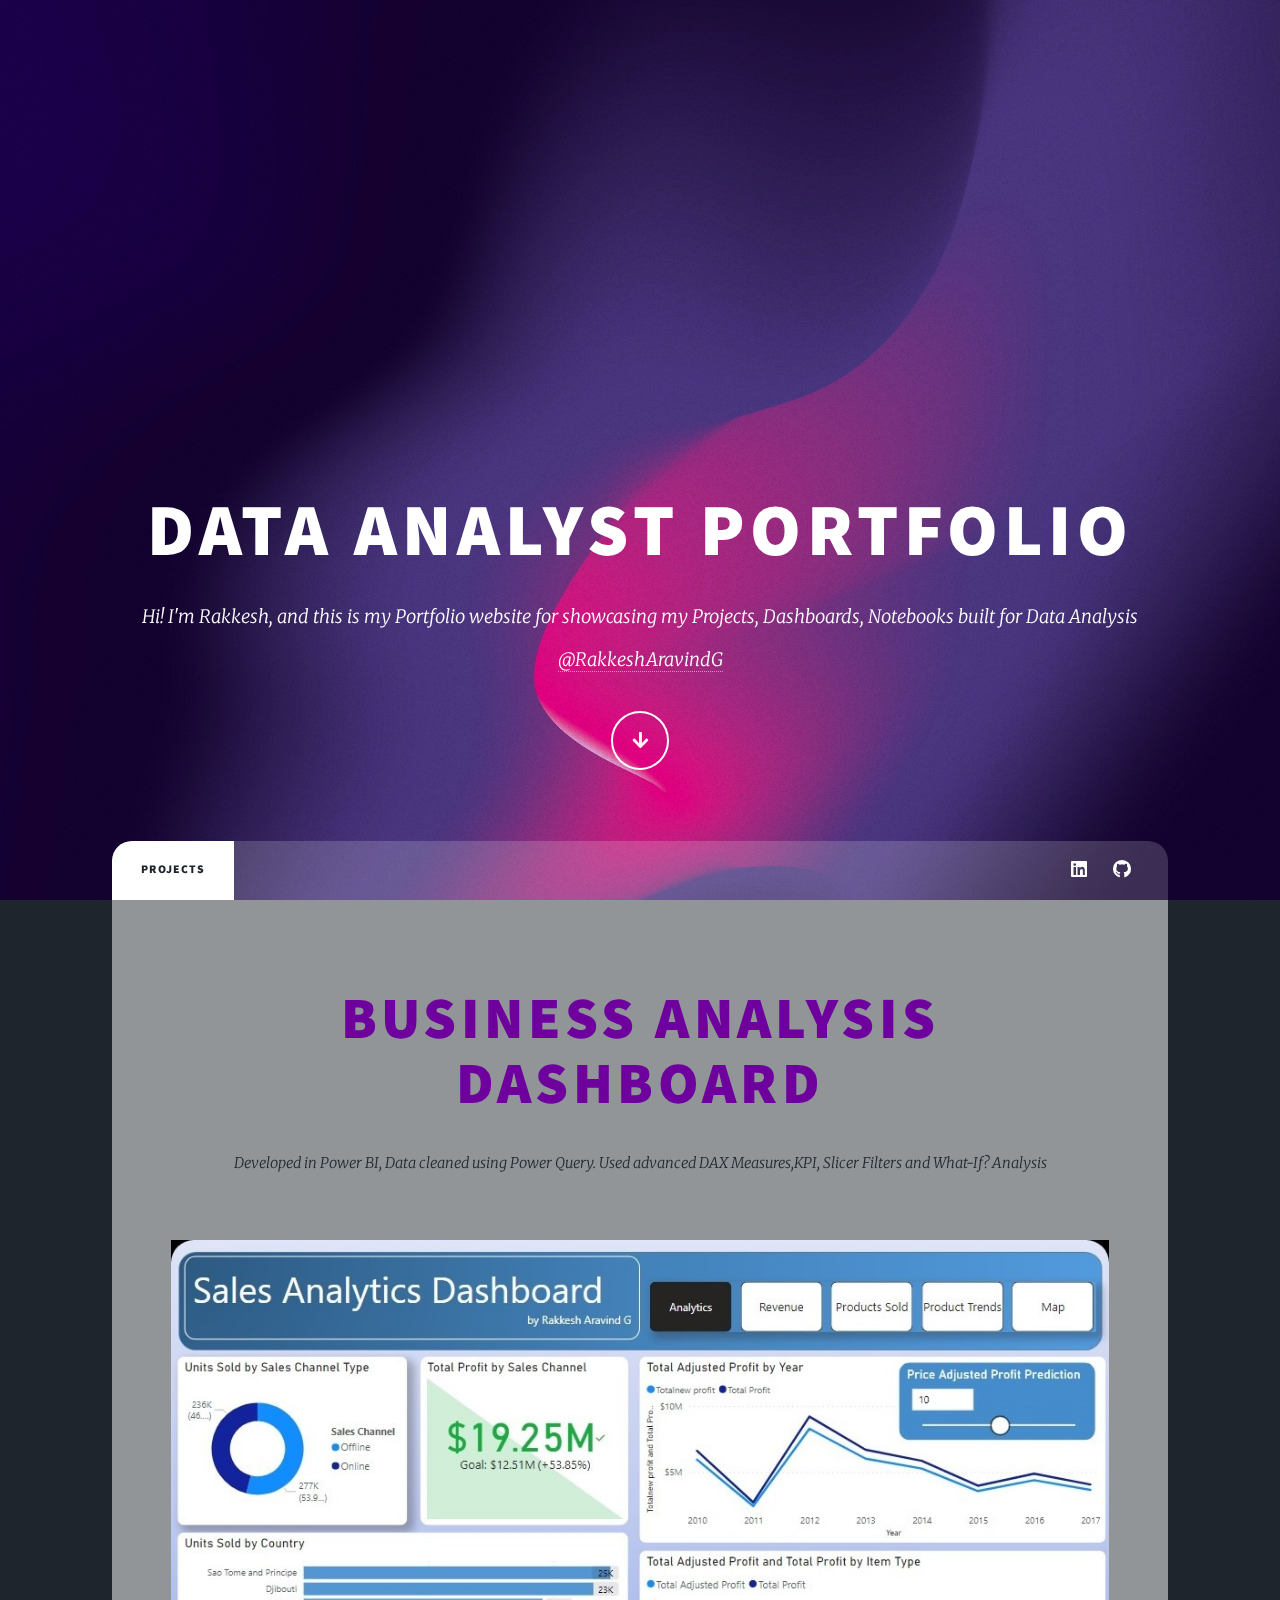
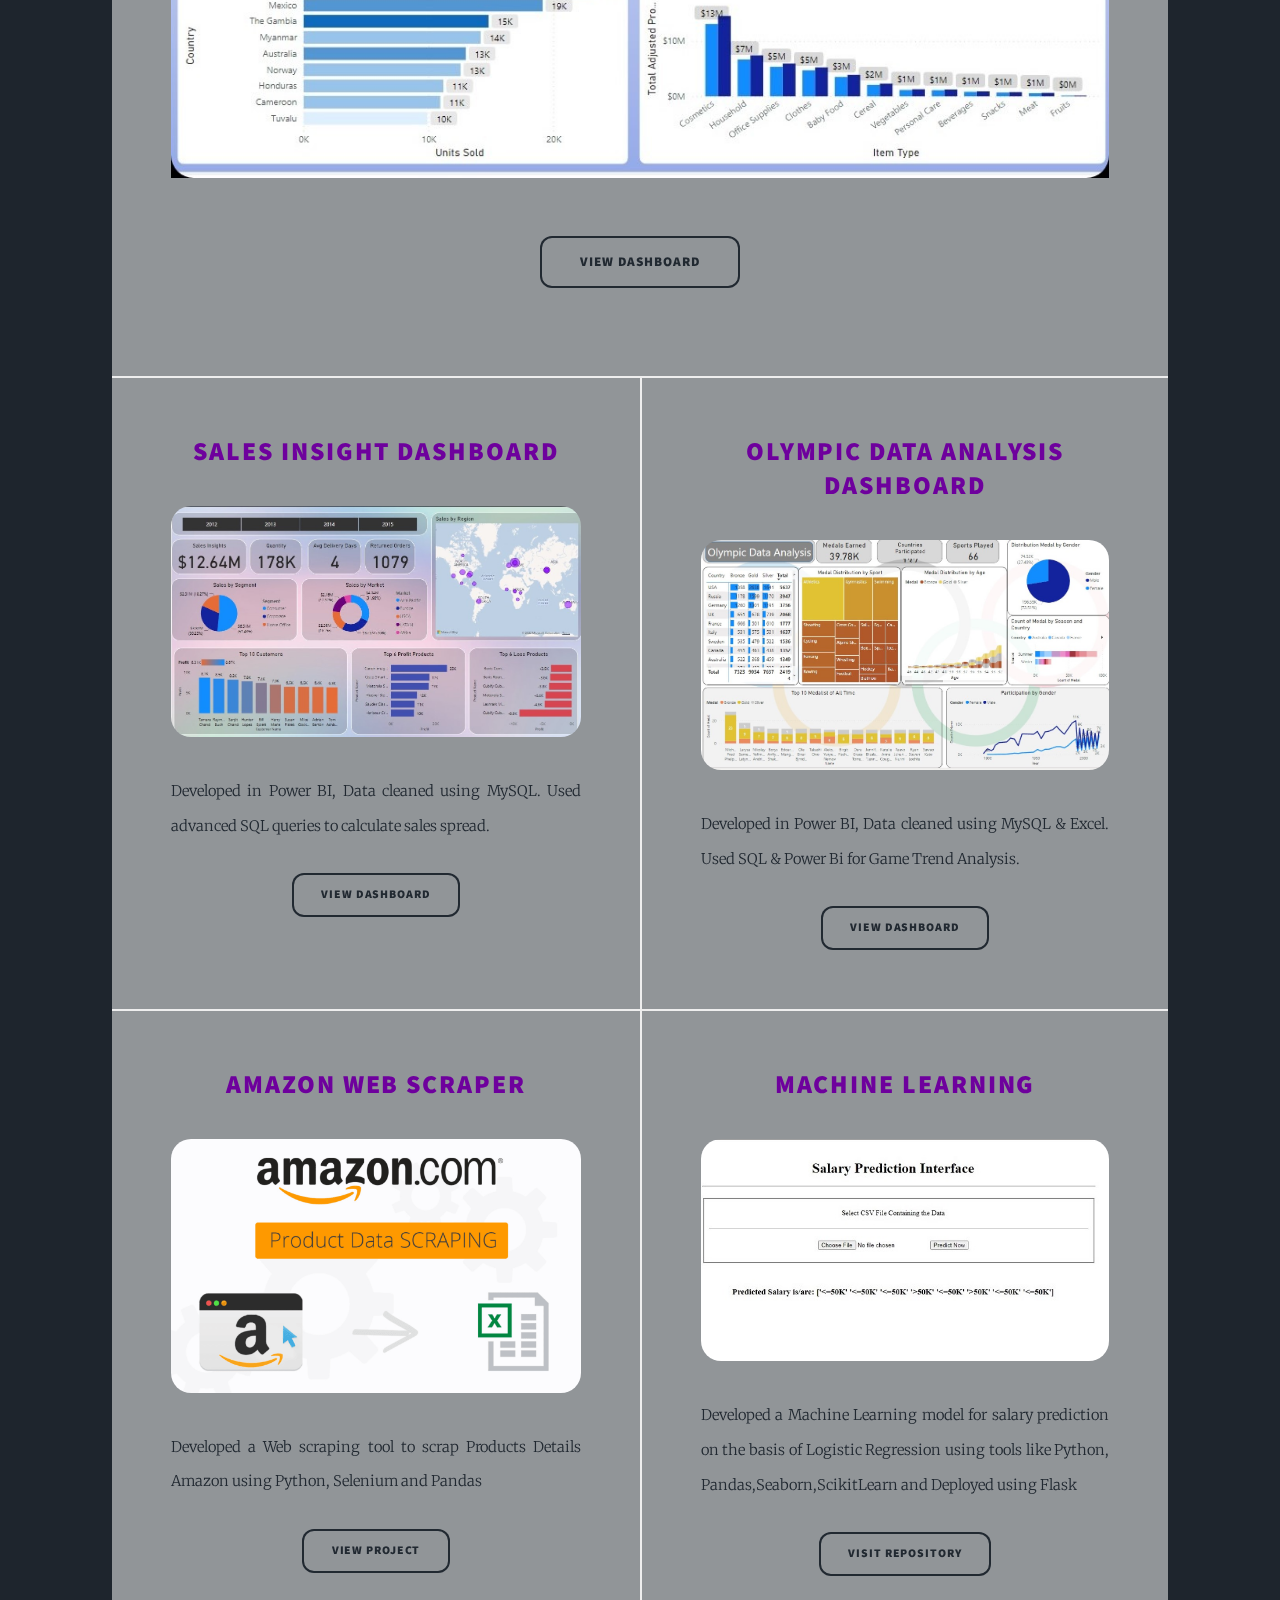
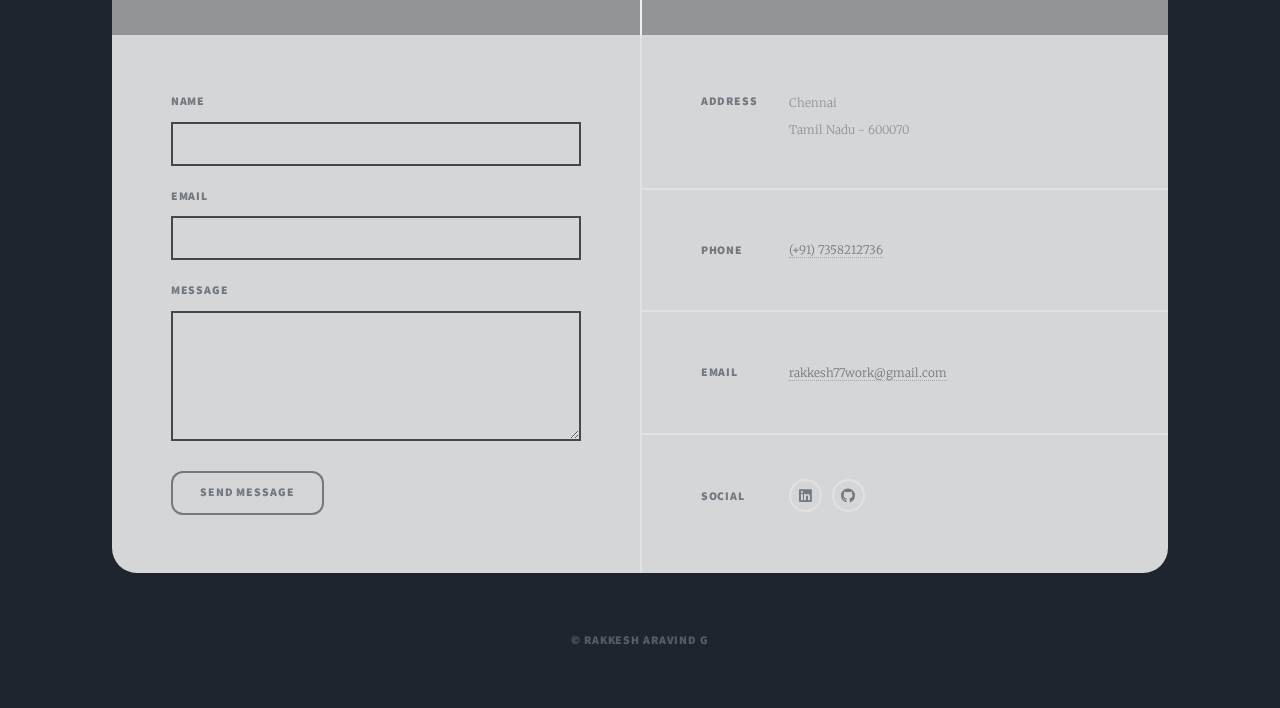
==== index.html @ 334500a7 "Add files via upload" ====
<!DOCTYPE HTML>
<!--

-->
<html>
	<head>
		<title>Data Analyst Portfolio</title>
		<meta charset="utf-8" />
		<meta name="viewport" content="width=device-width, initial-scale=1, user-scalable=no" />
		<link rel="stylesheet" href="assets/css/main.css" />
		<noscript><link rel="stylesheet" href="assets/css/noscript.css" /></noscript>
	</head>
	<body class="is-preload">

		<!-- Wrapper -->
			<div id="wrapper" class="fade-in">

				<!-- Intro -->
					<div id="intro">
						<h1><br />Data Analyst Portfolio</h1>
						<p>Hi! I'm Rakkesh, and this is my Portfolio website for showcasing my Projects, Dashboards, Notebooks built for Data Analysis
							<a href="https://www.linkedin.com/in/rakkesh-aravind-g-20b0551b1/">@RakkeshAravindG</a> 
						<ul class="actions">
							<li><a href="#header" class="button icon solid solo fa-arrow-down scrolly">Continue</a></li>
						</ul>
					</div>

				<!-- Header -->
					<header id="header">
						<a href="index.html" class="logo">Projects</a>
					</header>

				<!-- Nav -->
					<nav id="nav">
						<ul class="links">
							<li class="active"><a href="index.html">Projects</a></li>
						</ul>
						<ul class="icons">
							<li><a href="https://www.linkedin.com/in/rakkesh-aravind-g-20b0551b1/" class="icon brands fa-linkedin"><span class="label">linkedin</span></a></li>
							<li><a href="https://github.com/rawkeyJ" class="icon brands fa-github"><span class="label">GitHub</span></a></li>
						</ul>
					</nav>

				<!-- Main -->
					<div id="main">

						<!-- Featured Post -->
							<article class="post featured">
								<header class="major">
									<h2><a href="https://bit.ly/3v7XSdZ">Business Analysis Dashboard<br/></a></h2>
									<p>Developed in Power BI, Data cleaned using Power Query.
									Used advanced DAX Measures,KPI, Slicer Filters and What-If? Analysis</p>
								</header>
								<a href="#" class="image main"><img src="images/pic01.jpg" alt="" /></a>
								<ul class="actions special">
									<li><a href="https://bit.ly/3v7XSdZ" class="button large">View Dashboard</a></li>
								</ul>
							</article>

						<!-- Posts -->
							<section class="posts">
								<article>
									<header>
										<h2><a href="https://bit.ly/3v7XSd">Sales Insight Dashboard<br /></a></h2>
									</header>
									<a href="#" class="image fit"><img src="images/pic02.jpg" alt="" /></a>
									<p>Developed in Power BI, Data cleaned using MySQL. Used advanced SQL queries to calculate sales spread.</p>
									<ul class="actions special">
										<li><a href="https://bit.ly/3v7XSdZ" class="button">View Dashboard</a></li>
									</ul>
								</article>
								<article>
									<header>
										<h2><a href="https://bit.ly/3j3kBT6">Olympic Data Analysis Dashboard<br /></a></h2>
									</header>
									<a href="#" class="image fit"><img src="images/pic03.jpg" alt="" /></a>
									<p>Developed in Power BI, Data cleaned using MySQL & Excel. Used SQL & Power Bi for Game Trend Analysis.</p>
									<ul class="actions special">
										<li><a href="https://bit.ly/3j3kBT6" class="button">View Dashboard</a></li>
									</ul>
								</article>
								<article>
									<header>
										<h2><a href="https://github.com/rawkeyJ/Advanced-Amazon-Web-Scraper">Amazon Web Scraper<br /></a></h2>
									</header>
									<a href="#" class="image fit"><img src="images/pic04.jpg" alt="" /></a>
									<p>Developed a Web scraping tool to scrap Products Details Amazon using Python, Selenium and Pandas </p>
									<ul class="actions special">
										<li><a href="https://github.com/rawkeyJ/Advanced-Amazon-Web-Scraper" class="button">View Project</a></li>
									</ul>
								</article>
								<article>
									<header>
										<h2><a href="https://github.com/rawkeyJ/Salary-PredictionML">Machine Learning <br /></a></h2>
									</header>
									<a href="#" class="image fit"><img src="images/pic05.jpg" alt="" /></a>
									<p>Developed a Machine Learning model for salary prediction on the basis of 
										Logistic Regression using tools like Python, Pandas,Seaborn,ScikitLearn and Deployed using Flask</p>
									<ul class="actions special">
										<li><a href="https://github.com/rawkeyJ/Salary-PredictionML" class="button">Visit Repository</a></li>
									</ul>
								</article>
							</section>

					</div>

				<!-- Footer -->
					<footer id="footer">
						<section>
							<form method="post" action="#">
								<div class="fields">
									<div class="field">
										<label for="name">Name</label>
										<input type="text" name="name" id="name" />
									</div>
									<div class="field">
										<label for="email">Email</label>
										<input type="text" name="email" id="email" />
									</div>
									<div class="field">
										<label for="message">Message</label>
										<textarea name="message" id="message" rows="3"></textarea>
									</div>
								</div>
								<ul class="actions">
									<li><input type="submit" value="Send Message" /></li>
								</ul>
							</form>
						</section>
						<section class="split contact">
							<section class="alt">
								<h3>Address</h3>
								<p>Chennai<br />
								Tamil Nadu - 600070</p>
							</section>
							<section>
								<h3>Phone</h3>
								<p><a href="#">(+91) 7358212736</a></p>
							</section>
							<section>
								<h3>Email</h3>
								<p><a href="#">rakkesh77work@gmail.com</a></p>
							</section>
							<section>
								<h3>Social</h3>
								<ul class="icons alt">
									<li><a href="https://www.linkedin.com/in/rakkesh-aravind-g-20b0551b1/" class="icon brands fa-linkedin"><span class="label">linkedin</span></a></li>
									<li><a href="https://github.com/rawkeyJ" class="icon brands fa-github"><span class="label">GitHub</span></a></li>
								</ul>
							</section>
						</section>
					</footer>

				<!-- Copyright -->
					<div id="copyright">
						<ul><li>&copy; Rakkesh Aravind G</li>
					</div>

			</div>

		<!-- Scripts -->
			<script src="assets/js/jquery.min.js"></script>
			<script src="assets/js/jquery.scrollex.min.js"></script>
			<script src="assets/js/jquery.scrolly.min.js"></script>
			<script src="assets/js/browser.min.js"></script>
			<script src="assets/js/breakpoints.min.js"></script>
			<script src="assets/js/util.js"></script>
			<script src="assets/js/main.js"></script>

	</body>
</html>
---- assets/css/main.css ----
@import url(fontawesome-all.min.css);
@import url("https://fonts.googleapis.com/css?family=Merriweather:300,700,300italic,700italic|Source+Sans+Pro:900");

/*
	Massively by HTML5 UP
	html5up.net | @ajlkn
	Free for personal and commercial use under the CCA 3.0 license (html5up.net/license)
*/

html, body, div, span, applet, object,
iframe, h1, h2, h3, h4, h5, h6, p, blockquote,
pre, a, abbr, acronym, address, big, cite,
code, del, dfn, em, img, ins, kbd, q, s, samp,
small, strike, strong, sub, sup, tt, var, b,
u, i, center, dl, dt, dd, ol, ul, li, fieldset,
form, label, legend, table, caption, tbody,
tfoot, thead, tr, th, td, article, aside,
canvas, details, embed, figure, figcaption,
footer, header, hgroup, menu, nav, output, ruby,
section, summary, time, mark, audio, video {
	margin: 0;
	padding: 0;
	border: 0;
	font-size: 100%;
	font: inherit;
	vertical-align: baseline;}

article, aside, details, figcaption, figure,
footer, header, hgroup, menu, nav, section {
	display: block;}

body {
	line-height: 1;
}

ol, ul {
	list-style: none;
}

blockquote, q {
	quotes: none;
}

	blockquote:before, blockquote:after, q:before, q:after {
		content: '';
		content: none;
	}

table {
	border-collapse: collapse;
	border-spacing: 0;
}

body {
	-webkit-text-size-adjust: none;
}

mark {
	background-color: transparent;
	color: inherit;
}

input::-moz-focus-inner {
	border: 0;
	padding: 0;
}

input, select, textarea {
	-moz-appearance: none;
	-webkit-appearance: none;
	-ms-appearance: none;
	appearance: none;
}

/* Basic */

	@-ms-viewport {
		width: device-width;
	}

	body {
		-ms-overflow-style: scrollbar;
	}

	@media screen and (max-width: 480px) {

		html, body {
			min-width: 320px;
		}

	}

	html {
		box-sizing: border-box;
	}

	*, *:before, *:after {
		box-sizing: inherit;
	}

	body {
		background-color: #1e252d;
	}

		body.is-preload *, body.is-preload *:before, body.is-preload *:after {
			-moz-animation: none !important;
			-webkit-animation: none !important;
			-ms-animation: none !important;
			animation: none !important;
			-moz-transition: none !important;
			-webkit-transition: none !important;
			-ms-transition: none !important;
			transition: none !important;
		}

/* Type */

	html {
		font-size: 16pt;
	}

		@media screen and (max-width: 1680px) {

			html {
				font-size: 12pt;
			}

		}

		@media screen and (max-width: 1280px) {

			html {
				font-size: 11pt;
			}

		}

		@media screen and (max-width: 360px) {

			html {
				font-size: 10pt;
			}

		}

	body {
		color: #212931;
	}

	body, input, select, textarea {
		font-family: "Merriweather", Georgia, serif;
		font-weight: 300;
		font-size: 1rem;
		line-height: 2.375;
	}

	a {
		-moz-transition: color 0.2s ease-in-out, background-color 0.2s ease-in-out, border-color 0.2s ease-in-out, box-shadow 0.2s ease-in-out;
		-webkit-transition: color 0.2s ease-in-out, background-color 0.2s ease-in-out, border-color 0.2s ease-in-out, box-shadow 0.2s ease-in-out;
		-ms-transition: color 0.2s ease-in-out, background-color 0.2s ease-in-out, border-color 0.2s ease-in-out, box-shadow 0.2s ease-in-out;
		transition: color 0.2s ease-in-out, background-color 0.2s ease-in-out, border-color 0.2s ease-in-out, box-shadow 0.2s ease-in-out;
		border-bottom: dotted 1px;
		text-decoration: none;
	}

		a:hover {
			border-bottom-color: transparent;
		}

	strong, b {
		font-weight: 600;
	}

	em, i {
		font-style: italic;
	}

	p {
		text-align: justify;
		margin: 0 0 2rem 0;
	}

	h1, h2, h3, h4, h5, h6 {
		font-family: "Source Sans Pro", Helvetica, sans-serif;
		font-weight: 900;
		line-height: 1.5;
		letter-spacing: 0.075em;
		text-transform: uppercase;
		margin: 0 0 1rem 0;
	}

		h1 a, h2 a, h3 a, h4 a, h5 a, h6 a {
			border-bottom: 0;
			color: inherit;
			text-decoration: none;
		}

	h1 {
		font-size: 4rem;
		line-height: 1.1;
		margin: 0 0 2rem 0;
	}

	h2 {
		font-size: 1.75rem;
		line-height: 1.3;
		margin: 0 0 1.5rem 0;
	}

	h3 {
		font-size: 1.25rem;
		margin: 0 0 1.5rem 0;
	}

	h4 {
		font-size: 1rem;
	}

	h5 {
		font-size: 0.9rem;
	}

	h6 {
		font-size: 0.8rem;
	}

	sub {
		font-size: 0.8rem;
		position: relative;
		top: 0.5rem;
	}

	sup {
		font-size: 0.8rem;
		position: relative;
		top: -0.5rem;
	}

	blockquote {
		border-left: solid 4px;
		font-style: italic;
		margin: 0 0 2rem 0;
		padding: 0.5rem 0 0.5rem 2rem;
	}

	code {
		border: solid 2px;
		font-family: "Courier New", monospace;
		font-size: 0.9rem;
		margin: 0 0.25rem;
		padding: 0.25rem 0.65rem;
	}

	pre {
		-webkit-overflow-scrolling: touch;
		font-family: "Courier New", monospace;
		font-size: 0.9rem;
		margin: 0 0 2rem 0;
	}

		pre code {
			display: block;
			line-height: 1.75;
			padding: 1rem 1.5rem;
			overflow-x: auto;
		}

	hr {
		border: 0;
		border-bottom: solid 2px;
		margin: 3rem 0;
	}

		hr.major {
			margin: 5rem 0;
		}

	.align-left {
		text-align: left;
	}

	.align-center {
		text-align: center;
	}

	.align-right {
		text-align: right;
	}

	input, select, textarea {
		color: #212931;
	}

	a {
		color: #212931;
		border-bottom-color: rgba(33, 41, 49, 0.5);
	}

		a:hover {
			border-bottom-color: transparent;
			color: #ab058a !important;
		}

	strong, b {
		color: #212931;
	}

	h1, h2, h3, h4, h5, h6 {
		color: #6e009d;
	}

	blockquote {
		border-left-color: #eeeeee;
	}

	code {
		background: rgba(220, 220, 220, 0.25);
		border-color: #eeeeee;
	}

	hr {
		border-bottom-color: #eeeeee;
	}

/* Row */

	.row {
		display: flex;
		flex-wrap: wrap;
		box-sizing: border-box;
		align-items: stretch;
	}

		.row > * {
			box-sizing: border-box;
		}

		.row.gtr-uniform > * > :last-child {
			margin-bottom: 0;
		}

		.row.aln-left {
			justify-content: flex-start;
		}

		.row.aln-center {
			justify-content: center;
		}

		.row.aln-right {
			justify-content: flex-end;
		}

		.row.aln-top {
			align-items: flex-start;
		}

		.row.aln-middle {
			align-items: center;
		}

		.row.aln-bottom {
			align-items: flex-end;
		}

		.row > .imp {
			order: -1;
		}

		.row > .col-1 {
			width: 8.33333%;
		}

		.row > .off-1 {
			margin-left: 8.33333%;
		}

		.row > .col-2 {
			width: 16.66667%;
		}

		.row > .off-2 {
			margin-left: 16.66667%;
		}

		.row > .col-3 {
			width: 25%;
		}

		.row > .off-3 {
			margin-left: 25%;
		}

		.row > .col-4 {
			width: 33.33333%;
		}

		.row > .off-4 {
			margin-left: 33.33333%;
		}

		.row > .col-5 {
			width: 41.66667%;
		}

		.row > .off-5 {
			margin-left: 41.66667%;
		}

		.row > .col-6 {
			width: 50%;
		}

		.row > .off-6 {
			margin-left: 50%;
		}

		.row > .col-7 {
			width: 58.33333%;
		}

		.row > .off-7 {
			margin-left: 58.33333%;
		}

		.row > .col-8 {
			width: 66.66667%;
		}

		.row > .off-8 {
			margin-left: 66.66667%;
		}

		.row > .col-9 {
			width: 75%;
		}

		.row > .off-9 {
			margin-left: 75%;
		}

		.row > .col-10 {
			width: 83.33333%;
		}

		.row > .off-10 {
			margin-left: 83.33333%;
		}

		.row > .col-11 {
			width: 91.66667%;
		}

		.row > .off-11 {
			margin-left: 91.66667%;
		}

		.row > .col-12 {
			width: 100%;
		}

		.row > .off-12 {
			margin-left: 100%;
		}

		.row.gtr-0 {
			margin-top: 0;
			margin-left: 0rem;
		}

			.row.gtr-0 > * {
				padding: 0 0 0 0rem;
			}

			.row.gtr-0.gtr-uniform {
				margin-top: 0rem;
			}

				.row.gtr-0.gtr-uniform > * {
					padding-top: 0rem;
				}

		.row.gtr-25 {
			margin-top: 0;
			margin-left: -0.375rem;
		}

			.row.gtr-25 > * {
				padding: 0 0 0 0.375rem;
			}

			.row.gtr-25.gtr-uniform {
				margin-top: -0.375rem;
			}

				.row.gtr-25.gtr-uniform > * {
					padding-top: 0.375rem;
				}

		.row.gtr-50 {
			margin-top: 0;
			margin-left: -0.75rem;
		}

			.row.gtr-50 > * {
				padding: 0 0 0 0.75rem;
			}

			.row.gtr-50.gtr-uniform {
				margin-top: -0.75rem;
			}

				.row.gtr-50.gtr-uniform > * {
					padding-top: 0.75rem;
				}

		.row {
			margin-top: 0;
			margin-left: -1.5rem;
		}

			.row > * {
				padding: 0 0 0 1.5rem;
			}

			.row.gtr-uniform {
				margin-top: -1.5rem;
			}

				.row.gtr-uniform > * {
					padding-top: 1.5rem;
				}

		.row.gtr-150 {
			margin-top: 0;
			margin-left: -2.25rem;
		}

			.row.gtr-150 > * {
				padding: 0 0 0 2.25rem;
			}

			.row.gtr-150.gtr-uniform {
				margin-top: -2.25rem;
			}

				.row.gtr-150.gtr-uniform > * {
					padding-top: 2.25rem;
				}

		.row.gtr-200 {
			margin-top: 0;
			margin-left: -3rem;
		}

			.row.gtr-200 > * {
				padding: 0 0 0 3rem;
			}

			.row.gtr-200.gtr-uniform {
				margin-top: -3rem;
			}

				.row.gtr-200.gtr-uniform > * {
					padding-top: 3rem;
				}

		@media screen and (max-width: 1680px) {

			.row {
				display: flex;
				flex-wrap: wrap;
				box-sizing: border-box;
				align-items: stretch;
			}

				.row > * {
					box-sizing: border-box;
				}

				.row.gtr-uniform > * > :last-child {
					margin-bottom: 0;
				}

				.row.aln-left {
					justify-content: flex-start;
				}

				.row.aln-center {
					justify-content: center;
				}

				.row.aln-right {
					justify-content: flex-end;
				}

				.row.aln-top {
					align-items: flex-start;
				}

				.row.aln-middle {
					align-items: center;
				}

				.row.aln-bottom {
					align-items: flex-end;
				}

				.row > .imp-xlarge {
					order: -1;
				}

				.row > .col-1-xlarge {
					width: 8.33333%;
				}

				.row > .off-1-xlarge {
					margin-left: 8.33333%;
				}

				.row > .col-2-xlarge {
					width: 16.66667%;
				}

				.row > .off-2-xlarge {
					margin-left: 16.66667%;
				}

				.row > .col-3-xlarge {
					width: 25%;
				}

				.row > .off-3-xlarge {
					margin-left: 25%;
				}

				.row > .col-4-xlarge {
					width: 33.33333%;
				}

				.row > .off-4-xlarge {
					margin-left: 33.33333%;
				}

				.row > .col-5-xlarge {
					width: 41.66667%;
				}

				.row > .off-5-xlarge {
					margin-left: 41.66667%;
				}

				.row > .col-6-xlarge {
					width: 50%;
				}

				.row > .off-6-xlarge {
					margin-left: 50%;
				}

				.row > .col-7-xlarge {
					width: 58.33333%;
				}

				.row > .off-7-xlarge {
					margin-left: 58.33333%;
				}

				.row > .col-8-xlarge {
					width: 66.66667%;
				}

				.row > .off-8-xlarge {
					margin-left: 66.66667%;
				}

				.row > .col-9-xlarge {
					width: 75%;
				}

				.row > .off-9-xlarge {
					margin-left: 75%;
				}

				.row > .col-10-xlarge {
					width: 83.33333%;
				}

				.row > .off-10-xlarge {
					margin-left: 83.33333%;
				}

				.row > .col-11-xlarge {
					width: 91.66667%;
				}

				.row > .off-11-xlarge {
					margin-left: 91.66667%;
				}

				.row > .col-12-xlarge {
					width: 100%;
				}

				.row > .off-12-xlarge {
					margin-left: 100%;
				}

				.row.gtr-0 {
					margin-top: 0;
					margin-left: 0rem;
				}

					.row.gtr-0 > * {
						padding: 0 0 0 0rem;
					}

					.row.gtr-0.gtr-uniform {
						margin-top: 0rem;
					}

						.row.gtr-0.gtr-uniform > * {
							padding-top: 0rem;
						}

				.row.gtr-25 {
					margin-top: 0;
					margin-left: -0.375rem;
				}

					.row.gtr-25 > * {
						padding: 0 0 0 0.375rem;
					}

					.row.gtr-25.gtr-uniform {
						margin-top: -0.375rem;
					}

						.row.gtr-25.gtr-uniform > * {
							padding-top: 0.375rem;
						}

				.row.gtr-50 {
					margin-top: 0;
					margin-left: -0.75rem;
				}

					.row.gtr-50 > * {
						padding: 0 0 0 0.75rem;
					}

					.row.gtr-50.gtr-uniform {
						margin-top: -0.75rem;
					}

						.row.gtr-50.gtr-uniform > * {
							padding-top: 0.75rem;
						}

				.row {
					margin-top: 0;
					margin-left: -1.5rem;
				}

					.row > * {
						padding: 0 0 0 1.5rem;
					}

					.row.gtr-uniform {
						margin-top: -1.5rem;
					}

						.row.gtr-uniform > * {
							padding-top: 1.5rem;
						}

				.row.gtr-150 {
					margin-top: 0;
					margin-left: -2.25rem;
				}

					.row.gtr-150 > * {
						padding: 0 0 0 2.25rem;
					}

					.row.gtr-150.gtr-uniform {
						margin-top: -2.25rem;
					}

						.row.gtr-150.gtr-uniform > * {
							padding-top: 2.25rem;
						}

				.row.gtr-200 {
					margin-top: 0;
					margin-left: -3rem;
				}

					.row.gtr-200 > * {
						padding: 0 0 0 3rem;
					}

					.row.gtr-200.gtr-uniform {
						margin-top: -3rem;
					}

						.row.gtr-200.gtr-uniform > * {
							padding-top: 3rem;
						}

		}

		@media screen and (max-width: 1280px) {

			.row {
				display: flex;
				flex-wrap: wrap;
				box-sizing: border-box;
				align-items: stretch;
			}

				.row > * {
					box-sizing: border-box;
				}

				.row.gtr-uniform > * > :last-child {
					margin-bottom: 0;
				}

				.row.aln-left {
					justify-content: flex-start;
				}

				.row.aln-center {
					justify-content: center;
				}

				.row.aln-right {
					justify-content: flex-end;
				}

				.row.aln-top {
					align-items: flex-start;
				}

				.row.aln-middle {
					align-items: center;
				}

				.row.aln-bottom {
					align-items: flex-end;
				}

				.row > .imp-large {
					order: -1;
				}

				.row > .col-1-large {
					width: 8.33333%;
				}

				.row > .off-1-large {
					margin-left: 8.33333%;
				}

				.row > .col-2-large {
					width: 16.66667%;
				}

				.row > .off-2-large {
					margin-left: 16.66667%;
				}

				.row > .col-3-large {
					width: 25%;
				}

				.row > .off-3-large {
					margin-left: 25%;
				}

				.row > .col-4-large {
					width: 33.33333%;
				}

				.row > .off-4-large {
					margin-left: 33.33333%;
				}

				.row > .col-5-large {
					width: 41.66667%;
				}

				.row > .off-5-large {
					margin-left: 41.66667%;
				}

				.row > .col-6-large {
					width: 50%;
				}

				.row > .off-6-large {
					margin-left: 50%;
				}

				.row > .col-7-large {
					width: 58.33333%;
				}

				.row > .off-7-large {
					margin-left: 58.33333%;
				}

				.row > .col-8-large {
					width: 66.66667%;
				}

				.row > .off-8-large {
					margin-left: 66.66667%;
				}

				.row > .col-9-large {
					width: 75%;
				}

				.row > .off-9-large {
					margin-left: 75%;
				}

				.row > .col-10-large {
					width: 83.33333%;
				}

				.row > .off-10-large {
					margin-left: 83.33333%;
				}

				.row > .col-11-large {
					width: 91.66667%;
				}

				.row > .off-11-large {
					margin-left: 91.66667%;
				}

				.row > .col-12-large {
					width: 100%;
				}

				.row > .off-12-large {
					margin-left: 100%;
				}

				.row.gtr-0 {
					margin-top: 0;
					margin-left: 0rem;
				}

					.row.gtr-0 > * {
						padding: 0 0 0 0rem;
					}

					.row.gtr-0.gtr-uniform {
						margin-top: 0rem;
					}

						.row.gtr-0.gtr-uniform > * {
							padding-top: 0rem;
						}

				.row.gtr-25 {
					margin-top: 0;
					margin-left: -0.375rem;
				}

					.row.gtr-25 > * {
						padding: 0 0 0 0.375rem;
					}

					.row.gtr-25.gtr-uniform {
						margin-top: -0.375rem;
					}

						.row.gtr-25.gtr-uniform > * {
							padding-top: 0.375rem;
						}

				.row.gtr-50 {
					margin-top: 0;
					margin-left: -0.75rem;
				}

					.row.gtr-50 > * {
						padding: 0 0 0 0.75rem;
					}

					.row.gtr-50.gtr-uniform {
						margin-top: -0.75rem;
					}

						.row.gtr-50.gtr-uniform > * {
							padding-top: 0.75rem;
						}

				.row {
					margin-top: 0;
					margin-left: -1.5rem;
				}

					.row > * {
						padding: 0 0 0 1.5rem;
					}

					.row.gtr-uniform {
						margin-top: -1.5rem;
					}

						.row.gtr-uniform > * {
							padding-top: 1.5rem;
						}

				.row.gtr-150 {
					margin-top: 0;
					margin-left: -2.25rem;
				}

					.row.gtr-150 > * {
						padding: 0 0 0 2.25rem;
					}

					.row.gtr-150.gtr-uniform {
						margin-top: -2.25rem;
					}

						.row.gtr-150.gtr-uniform > * {
							padding-top: 2.25rem;
						}

				.row.gtr-200 {
					margin-top: 0;
					margin-left: -3rem;
				}

					.row.gtr-200 > * {
						padding: 0 0 0 3rem;
					}

					.row.gtr-200.gtr-uniform {
						margin-top: -3rem;
					}

						.row.gtr-200.gtr-uniform > * {
							padding-top: 3rem;
						}

		}

		@media screen and (max-width: 980px) {

			.row {
				display: flex;
				flex-wrap: wrap;
				box-sizing: border-box;
				align-items: stretch;
			}

				.row > * {
					box-sizing: border-box;
				}

				.row.gtr-uniform > * > :last-child {
					margin-bottom: 0;
				}

				.row.aln-left {
					justify-content: flex-start;
				}

				.row.aln-center {
					justify-content: center;
				}

				.row.aln-right {
					justify-content: flex-end;
				}

				.row.aln-top {
					align-items: flex-start;
				}

				.row.aln-middle {
					align-items: center;
				}

				.row.aln-bottom {
					align-items: flex-end;
				}

				.row > .imp-medium {
					order: -1;
				}

				.row > .col-1-medium {
					width: 8.33333%;
				}

				.row > .off-1-medium {
					margin-left: 8.33333%;
				}

				.row > .col-2-medium {
					width: 16.66667%;
				}

				.row > .off-2-medium {
					margin-left: 16.66667%;
				}

				.row > .col-3-medium {
					width: 25%;
				}

				.row > .off-3-medium {
					margin-left: 25%;
				}

				.row > .col-4-medium {
					width: 33.33333%;
				}

				.row > .off-4-medium {
					margin-left: 33.33333%;
				}

				.row > .col-5-medium {
					width: 41.66667%;
				}

				.row > .off-5-medium {
					margin-left: 41.66667%;
				}

				.row > .col-6-medium {
					width: 50%;
				}

				.row > .off-6-medium {
					margin-left: 50%;
				}

				.row > .col-7-medium {
					width: 58.33333%;
				}

				.row > .off-7-medium {
					margin-left: 58.33333%;
				}

				.row > .col-8-medium {
					width: 66.66667%;
				}

				.row > .off-8-medium {
					margin-left: 66.66667%;
				}

				.row > .col-9-medium {
					width: 75%;
				}

				.row > .off-9-medium {
					margin-left: 75%;
				}

				.row > .col-10-medium {
					width: 83.33333%;
				}

				.row > .off-10-medium {
					margin-left: 83.33333%;
				}

				.row > .col-11-medium {
					width: 91.66667%;
				}

				.row > .off-11-medium {
					margin-left: 91.66667%;
				}

				.row > .col-12-medium {
					width: 100%;
				}

				.row > .off-12-medium {
					margin-left: 100%;
				}

				.row.gtr-0 {
					margin-top: 0;
					margin-left: 0rem;
				}

					.row.gtr-0 > * {
						padding: 0 0 0 0rem;
					}

					.row.gtr-0.gtr-uniform {
						margin-top: 0rem;
					}

						.row.gtr-0.gtr-uniform > * {
							padding-top: 0rem;
						}

				.row.gtr-25 {
					margin-top: 0;
					margin-left: -0.375rem;
				}

					.row.gtr-25 > * {
						padding: 0 0 0 0.375rem;
					}

					.row.gtr-25.gtr-uniform {
						margin-top: -0.375rem;
					}

						.row.gtr-25.gtr-uniform > * {
							padding-top: 0.375rem;
						}

				.row.gtr-50 {
					margin-top: 0;
					margin-left: -0.75rem;
				}

					.row.gtr-50 > * {
						padding: 0 0 0 0.75rem;
					}

					.row.gtr-50.gtr-uniform {
						margin-top: -0.75rem;
					}

						.row.gtr-50.gtr-uniform > * {
							padding-top: 0.75rem;
						}

				.row {
					margin-top: 0;
					margin-left: -1.5rem;
				}

					.row > * {
						padding: 0 0 0 1.5rem;
					}

					.row.gtr-uniform {
						margin-top: -1.5rem;
					}

						.row.gtr-uniform > * {
							padding-top: 1.5rem;
						}

				.row.gtr-150 {
					margin-top: 0;
					margin-left: -2.25rem;
				}

					.row.gtr-150 > * {
						padding: 0 0 0 2.25rem;
					}

					.row.gtr-150.gtr-uniform {
						margin-top: -2.25rem;
					}

						.row.gtr-150.gtr-uniform > * {
							padding-top: 2.25rem;
						}

				.row.gtr-200 {
					margin-top: 0;
					margin-left: -3rem;
				}

					.row.gtr-200 > * {
						padding: 0 0 0 3rem;
					}

					.row.gtr-200.gtr-uniform {
						margin-top: -3rem;
					}

						.row.gtr-200.gtr-uniform > * {
							padding-top: 3rem;
						}

		}

		@media screen and (max-width: 736px) {

			.row {
				display: flex;
				flex-wrap: wrap;
				box-sizing: border-box;
				align-items: stretch;
			}

				.row > * {
					box-sizing: border-box;
				}

				.row.gtr-uniform > * > :last-child {
					margin-bottom: 0;
				}

				.row.aln-left {
					justify-content: flex-start;
				}

				.row.aln-center {
					justify-content: center;
				}

				.row.aln-right {
					justify-content: flex-end;
				}

				.row.aln-top {
					align-items: flex-start;
				}

				.row.aln-middle {
					align-items: center;
				}

				.row.aln-bottom {
					align-items: flex-end;
				}

				.row > .imp-small {
					order: -1;
				}

				.row > .col-1-small {
					width: 8.33333%;
				}

				.row > .off-1-small {
					margin-left: 8.33333%;
				}

				.row > .col-2-small {
					width: 16.66667%;
				}

				.row > .off-2-small {
					margin-left: 16.66667%;
				}

				.row > .col-3-small {
					width: 25%;
				}

				.row > .off-3-small {
					margin-left: 25%;
				}

				.row > .col-4-small {
					width: 33.33333%;
				}

				.row > .off-4-small {
					margin-left: 33.33333%;
				}

				.row > .col-5-small {
					width: 41.66667%;
				}

				.row > .off-5-small {
					margin-left: 41.66667%;
				}

				.row > .col-6-small {
					width: 50%;
				}

				.row > .off-6-small {
					margin-left: 50%;
				}

				.row > .col-7-small {
					width: 58.33333%;
				}

				.row > .off-7-small {
					margin-left: 58.33333%;
				}

				.row > .col-8-small {
					width: 66.66667%;
				}

				.row > .off-8-small {
					margin-left: 66.66667%;
				}

				.row > .col-9-small {
					width: 75%;
				}

				.row > .off-9-small {
					margin-left: 75%;
				}

				.row > .col-10-small {
					width: 83.33333%;
				}

				.row > .off-10-small {
					margin-left: 83.33333%;
				}

				.row > .col-11-small {
					width: 91.66667%;
				}

				.row > .off-11-small {
					margin-left: 91.66667%;
				}

				.row > .col-12-small {
					width: 100%;
				}

				.row > .off-12-small {
					margin-left: 100%;
				}

				.row.gtr-0 {
					margin-top: 0;
					margin-left: 0rem;
				}

					.row.gtr-0 > * {
						padding: 0 0 0 0rem;
					}

					.row.gtr-0.gtr-uniform {
						margin-top: 0rem;
					}

						.row.gtr-0.gtr-uniform > * {
							padding-top: 0rem;
						}

				.row.gtr-25 {
					margin-top: 0;
					margin-left: -0.375rem;
				}

					.row.gtr-25 > * {
						padding: 0 0 0 0.375rem;
					}

					.row.gtr-25.gtr-uniform {
						margin-top: -0.375rem;
					}

						.row.gtr-25.gtr-uniform > * {
							padding-top: 0.375rem;
						}

				.row.gtr-50 {
					margin-top: 0;
					margin-left: -0.75rem;
				}

					.row.gtr-50 > * {
						padding: 0 0 0 0.75rem;
					}

					.row.gtr-50.gtr-uniform {
						margin-top: -0.75rem;
					}

						.row.gtr-50.gtr-uniform > * {
							padding-top: 0.75rem;
						}

				.row {
					margin-top: 0;
					margin-left: -1.5rem;
				}

					.row > * {
						padding: 0 0 0 1.5rem;
					}

					.row.gtr-uniform {
						margin-top: -1.5rem;
					}

						.row.gtr-uniform > * {
							padding-top: 1.5rem;
						}

				.row.gtr-150 {
					margin-top: 0;
					margin-left: -2.25rem;
				}

					.row.gtr-150 > * {
						padding: 0 0 0 2.25rem;
					}

					.row.gtr-150.gtr-uniform {
						margin-top: -2.25rem;
					}

						.row.gtr-150.gtr-uniform > * {
							padding-top: 2.25rem;
						}

				.row.gtr-200 {
					margin-top: 0;
					margin-left: -3rem;
				}

					.row.gtr-200 > * {
						padding: 0 0 0 3rem;
					}

					.row.gtr-200.gtr-uniform {
						margin-top: -3rem;
					}

						.row.gtr-200.gtr-uniform > * {
							padding-top: 3rem;
						}

		}

		@media screen and (max-width: 480px) {

			.row {
				display: flex;
				flex-wrap: wrap;
				box-sizing: border-box;
				align-items: stretch;
			}

				.row > * {
					box-sizing: border-box;
				}

				.row.gtr-uniform > * > :last-child {
					margin-bottom: 0;
				}

				.row.aln-left {
					justify-content: flex-start;
				}

				.row.aln-center {
					justify-content: center;
				}

				.row.aln-right {
					justify-content: flex-end;
				}

				.row.aln-top {
					align-items: flex-start;
				}

				.row.aln-middle {
					align-items: center;
				}

				.row.aln-bottom {
					align-items: flex-end;
				}

				.row > .imp-xsmall {
					order: -1;
				}

				.row > .col-1-xsmall {
					width: 8.33333%;
				}

				.row > .off-1-xsmall {
					margin-left: 8.33333%;
				}

				.row > .col-2-xsmall {
					width: 16.66667%;
				}

				.row > .off-2-xsmall {
					margin-left: 16.66667%;
				}

				.row > .col-3-xsmall {
					width: 25%;
				}

				.row > .off-3-xsmall {
					margin-left: 25%;
				}

				.row > .col-4-xsmall {
					width: 33.33333%;
				}

				.row > .off-4-xsmall {
					margin-left: 33.33333%;
				}

				.row > .col-5-xsmall {
					width: 41.66667%;
				}

				.row > .off-5-xsmall {
					margin-left: 41.66667%;
				}

				.row > .col-6-xsmall {
					width: 50%;
				}

				.row > .off-6-xsmall {
					margin-left: 50%;
				}

				.row > .col-7-xsmall {
					width: 58.33333%;
				}

				.row > .off-7-xsmall {
					margin-left: 58.33333%;
				}

				.row > .col-8-xsmall {
					width: 66.66667%;
				}

				.row > .off-8-xsmall {
					margin-left: 66.66667%;
				}

				.row > .col-9-xsmall {
					width: 75%;
				}

				.row > .off-9-xsmall {
					margin-left: 75%;
				}

				.row > .col-10-xsmall {
					width: 83.33333%;
				}

				.row > .off-10-xsmall {
					margin-left: 83.33333%;
				}

				.row > .col-11-xsmall {
					width: 91.66667%;
				}

				.row > .off-11-xsmall {
					margin-left: 91.66667%;
				}

				.row > .col-12-xsmall {
					width: 100%;
				}

				.row > .off-12-xsmall {
					margin-left: 100%;
				}

				.row.gtr-0 {
					margin-top: 0;
					margin-left: 0rem;
				}

					.row.gtr-0 > * {
						padding: 0 0 0 0rem;
					}

					.row.gtr-0.gtr-uniform {
						margin-top: 0rem;
					}

						.row.gtr-0.gtr-uniform > * {
							padding-top: 0rem;
						}

				.row.gtr-25 {
					margin-top: 0;
					margin-left: -0.375rem;
				}

					.row.gtr-25 > * {
						padding: 0 0 0 0.375rem;
					}

					.row.gtr-25.gtr-uniform {
						margin-top: -0.375rem;
					}

						.row.gtr-25.gtr-uniform > * {
							padding-top: 0.375rem;
						}

				.row.gtr-50 {
					margin-top: 0;
					margin-left: -0.75rem;
				}

					.row.gtr-50 > * {
						padding: 0 0 0 0.75rem;
					}

					.row.gtr-50.gtr-uniform {
						margin-top: -0.75rem;
					}

						.row.gtr-50.gtr-uniform > * {
							padding-top: 0.75rem;
						}

				.row {
					margin-top: 0;
					margin-left: -1.5rem;
				}

					.row > * {
						padding: 0 0 0 1.5rem;
					}

					.row.gtr-uniform {
						margin-top: -1.5rem;
					}

						.row.gtr-uniform > * {
							padding-top: 1.5rem;
						}

				.row.gtr-150 {
					margin-top: 0;
					margin-left: -2.25rem;
				}

					.row.gtr-150 > * {
						padding: 0 0 0 2.25rem;
					}

					.row.gtr-150.gtr-uniform {
						margin-top: -2.25rem;
					}

						.row.gtr-150.gtr-uniform > * {
							padding-top: 2.25rem;
						}

				.row.gtr-200 {
					margin-top: 0;
					margin-left: -3rem;
				}

					.row.gtr-200 > * {
						padding: 0 0 0 3rem;
					}

					.row.gtr-200.gtr-uniform {
						margin-top: -3rem;
					}

						.row.gtr-200.gtr-uniform > * {
							padding-top: 3rem;
						}

		}

		@media screen and (max-width: 360px) {

			.row {
				display: flex;
				flex-wrap: wrap;
				box-sizing: border-box;
				align-items: stretch;
			}

				.row > * {
					box-sizing: border-box;
				}

				.row.gtr-uniform > * > :last-child {
					margin-bottom: 0;
				}

				.row.aln-left {
					justify-content: flex-start;
				}

				.row.aln-center {
					justify-content: center;
				}

				.row.aln-right {
					justify-content: flex-end;
				}

				.row.aln-top {
					align-items: flex-start;
				}

				.row.aln-middle {
					align-items: center;
				}

				.row.aln-bottom {
					align-items: flex-end;
				}

				.row > .imp-xxsmall {
					order: -1;
				}

				.row > .col-1-xxsmall {
					width: 8.33333%;
				}

				.row > .off-1-xxsmall {
					margin-left: 8.33333%;
				}

				.row > .col-2-xxsmall {
					width: 16.66667%;
				}

				.row > .off-2-xxsmall {
					margin-left: 16.66667%;
				}

				.row > .col-3-xxsmall {
					width: 25%;
				}

				.row > .off-3-xxsmall {
					margin-left: 25%;
				}

				.row > .col-4-xxsmall {
					width: 33.33333%;
				}

				.row > .off-4-xxsmall {
					margin-left: 33.33333%;
				}

				.row > .col-5-xxsmall {
					width: 41.66667%;
				}

				.row > .off-5-xxsmall {
					margin-left: 41.66667%;
				}

				.row > .col-6-xxsmall {
					width: 50%;
				}

				.row > .off-6-xxsmall {
					margin-left: 50%;
				}

				.row > .col-7-xxsmall {
					width: 58.33333%;
				}

				.row > .off-7-xxsmall {
					margin-left: 58.33333%;
				}

				.row > .col-8-xxsmall {
					width: 66.66667%;
				}

				.row > .off-8-xxsmall {
					margin-left: 66.66667%;
				}

				.row > .col-9-xxsmall {
					width: 75%;
				}

				.row > .off-9-xxsmall {
					margin-left: 75%;
				}

				.row > .col-10-xxsmall {
					width: 83.33333%;
				}

				.row > .off-10-xxsmall {
					margin-left: 83.33333%;
				}

				.row > .col-11-xxsmall {
					width: 91.66667%;
				}

				.row > .off-11-xxsmall {
					margin-left: 91.66667%;
				}

				.row > .col-12-xxsmall {
					width: 100%;
				}

				.row > .off-12-xxsmall {
					margin-left: 100%;
				}

				.row.gtr-0 {
					margin-top: 0;
					margin-left: 0rem;
				}

					.row.gtr-0 > * {
						padding: 0 0 0 0rem;
					}

					.row.gtr-0.gtr-uniform {
						margin-top: 0rem;
					}

						.row.gtr-0.gtr-uniform > * {
							padding-top: 0rem;
						}

				.row.gtr-25 {
					margin-top: 0;
					margin-left: -0.375rem;
				}

					.row.gtr-25 > * {
						padding: 0 0 0 0.375rem;
					}

					.row.gtr-25.gtr-uniform {
						margin-top: -0.375rem;
					}

						.row.gtr-25.gtr-uniform > * {
							padding-top: 0.375rem;
						}

				.row.gtr-50 {
					margin-top: 0;
					margin-left: -0.75rem;
				}

					.row.gtr-50 > * {
						padding: 0 0 0 0.75rem;
					}

					.row.gtr-50.gtr-uniform {
						margin-top: -0.75rem;
					}

						.row.gtr-50.gtr-uniform > * {
							padding-top: 0.75rem;
						}

				.row {
					margin-top: 0;
					margin-left: -1.5rem;
				}

					.row > * {
						padding: 0 0 0 1.5rem;
					}

					.row.gtr-uniform {
						margin-top: -1.5rem;
					}

						.row.gtr-uniform > * {
							padding-top: 1.5rem;
						}

				.row.gtr-150 {
					margin-top: 0;
					margin-left: -2.25rem;
				}

					.row.gtr-150 > * {
						padding: 0 0 0 2.25rem;
					}

					.row.gtr-150.gtr-uniform {
						margin-top: -2.25rem;
					}

						.row.gtr-150.gtr-uniform > * {
							padding-top: 2.25rem;
						}

				.row.gtr-200 {
					margin-top: 0;
					margin-left: -3rem;
				}

					.row.gtr-200 > * {
						padding: 0 0 0 3rem;
					}

					.row.gtr-200.gtr-uniform {
						margin-top: -3rem;
					}

						.row.gtr-200.gtr-uniform > * {
							padding-top: 3rem;
						}

		}

/* Box */

	.box {
		border: solid 2px;
		margin-bottom: 2rem;
		padding: 1.5rem;
	}

		.box > :last-child,
		.box > :last-child > :last-child,
		.box > :last-child > :last-child > :last-child {
			margin-bottom: 0;
		}

		.box.alt {
			border: 0;
			border-radius: 0;
			padding: 0;
		}

	.box {
		border-color: #eeeeee;
	}

/* Button */

	input[type="submit"],
	input[type="reset"],
	input[type="button"],
	button,
	.button {
		-moz-appearance: none;
		-webkit-appearance: none;
		-ms-appearance: none;
		appearance: none;
		-moz-transition: background-color 0.2s ease-in-out, box-shadow 0.2s ease-in-out, color 0.2s ease-in-out;
		-webkit-transition: background-color 0.2s ease-in-out, box-shadow 0.2s ease-in-out, color 0.2s ease-in-out;
		-ms-transition: background-color 0.2s ease-in-out, box-shadow 0.2s ease-in-out, color 0.2s ease-in-out;
		transition: background-color 0.2s ease-in-out, box-shadow 0.2s ease-in-out, color 0.2s ease-in-out;
		border: 0;
		border-radius: 0;
		cursor: pointer;
		display: inline-block;
		font-family: "Source Sans Pro", Helvetica, sans-serif;
		font-size: 0.8rem;
		font-weight: 900;
		letter-spacing: 0.075em;
		height: 3rem;
		line-height: 3rem;
		padding: 0 2rem;
		text-align: center;
		text-decoration: none;
		text-transform: uppercase;
		white-space: nowrap;
		border-radius:12px 12px 12px 12px;
	}

		input[type="submit"].icon:before,
		input[type="reset"].icon:before,
		input[type="button"].icon:before,
		button.icon:before,
		.button.icon:before {
			margin-right: 0.5rem;
		}

		input[type="submit"].icon.solo,
		input[type="reset"].icon.solo,
		input[type="button"].icon.solo,
		button.icon.solo,
		.button.icon.solo {
			position: relative;
			width: 4rem;
			height: 4rem;
			line-height: 4rem;
			border-radius: 4rem;
			text-indent: 4rem;
			overflow: hidden;
			padding: 0;
			white-space: nowrap;
		}

			input[type="submit"].icon.solo:before,
			input[type="reset"].icon.solo:before,
			input[type="button"].icon.solo:before,
			button.icon.solo:before,
			.button.icon.solo:before {
				position: absolute;
				display: block;
				top: 0;
				left: 0;
				width: inherit;
				height: inherit;
				line-height: inherit;
				font-size: 1.25rem;
				margin-right: 0;
				text-align: center;
				text-indent: 0;
			}

		input[type="submit"].fit,
		input[type="reset"].fit,
		input[type="button"].fit,
		button.fit,
		.button.fit {
			width: 100%;
		}

		input[type="submit"].small,
		input[type="reset"].small,
		input[type="button"].small,
		button.small,
		.button.small {
			font-size: 0.7rem;
			height: 2.5rem;
			line-height: 2.5rem;
			padding: 0 1.5rem;
		}

		input[type="submit"].large,
		input[type="reset"].large,
		input[type="button"].large,
		button.large,
		.button.large {
			font-size: 0.9rem;
			height: 3.5rem;
			line-height: 3.5rem;
			padding: 0 2.75rem;
		}

		@media screen and (max-width: 980px) {

			input[type="submit"],
			input[type="reset"],
			input[type="button"],
			button,
			.button {
				font-size: 0.9rem;
				height: 3.25rem;
				line-height: 3.25rem;
			}

				input[type="submit"].large,
				input[type="reset"].large,
				input[type="button"].large,
				button.large,
				.button.large {
					font-size: 1rem;
					height: 3.75rem;
					line-height: 3.75rem;
				}

		}

		input[type="submit"].disabled, input[type="submit"]:disabled,
		input[type="reset"].disabled,
		input[type="reset"]:disabled,
		input[type="button"].disabled,
		input[type="button"]:disabled,
		button.disabled,
		button:disabled,
		.button.disabled,
		.button:disabled {
			pointer-events: none;
			opacity: 0.25;
		}

	input[type="submit"],
	input[type="reset"],
	input[type="button"],
	button,
	.button {
		background-color: transparent;
		box-shadow: inset 0 0 0 2px #212931;
		color: #212931 !important;
	}

		input[type="submit"]:hover,
		input[type="reset"]:hover,
		input[type="button"]:hover,
		button:hover,
		.button:hover {
			box-shadow: inset 0 0 0 2px #ab058a;
			color: #ab058a !important;
		}

		input[type="submit"].primary,
		input[type="reset"].primary,
		input[type="button"].primary,
		button.primary,
		.button.primary {
			background-color: #212931;
			box-shadow: none;
			color: #ffffff !important;
		}

			input[type="submit"].primary:hover,
			input[type="reset"].primary:hover,
			input[type="button"].primary:hover,
			button.primary:hover,
			.button.primary:hover {
				background-color: #18bfef;
			}

/* Form */

	form {
		margin: 0 0 2rem 0;
	}

		form > :last-child {
			margin-bottom: 0;
		}

		form > .fields {
			display: -moz-flex;
			display: -webkit-flex;
			display: -ms-flex;
			display: flex;
			-moz-flex-wrap: wrap;
			-webkit-flex-wrap: wrap;
			-ms-flex-wrap: wrap;
			flex-wrap: wrap;
			width: calc(100% + 3rem);
			margin: -1.5rem 0 2rem -1.5rem;
		}

			form > .fields > .field {
				-moz-flex-grow: 0;
				-webkit-flex-grow: 0;
				-ms-flex-grow: 0;
				flex-grow: 0;
				-moz-flex-shrink: 0;
				-webkit-flex-shrink: 0;
				-ms-flex-shrink: 0;
				flex-shrink: 0;
				padding: 1.5rem 0 0 1.5rem;
				width: calc(100% - 1.5rem);
			}

				form > .fields > .field.half {
					width: calc(50% - 0.75rem);
				}

				form > .fields > .field.third {
					width: calc(100%/3 - 0.5rem);
				}

				form > .fields > .field.quarter {
					width: calc(25% - 0.375rem);
				}

		@media screen and (max-width: 480px) {

			form > .fields {
				width: calc(100% + 3rem);
				margin: -1.5rem 0 2rem -1.5rem;
			}

				form > .fields > .field {
					padding: 1.5rem 0 0 1.5rem;
					width: calc(100% - 1.5rem);
				}

					form > .fields > .field.half {
						width: calc(100% - 1.5rem);
					}

					form > .fields > .field.third {
						width: calc(100% - 1.5rem);
					}

					form > .fields > .field.quarter {
						width: calc(100% - 1.5rem);
					}

		}

	label {
		display: block;
		font-family: "Source Sans Pro", Helvetica, sans-serif;
		font-weight: 900;
		line-height: 1.5;
		letter-spacing: 0.075em;
		font-size: 0.8rem;
		text-transform: uppercase;
		margin: 0 0 0.75rem 0;
	}

		@media screen and (max-width: 980px) {

			label {
				font-size: 0.9rem;
			}

		}

	input[type="text"],
	input[type="password"],
	input[type="email"],
	select,
	textarea {
		-moz-appearance: none;
		-webkit-appearance: none;
		-ms-appearance: none;
		appearance: none;
		background: transparent;
		border-radius: 0;
		border: solid 2px;
		color: inherit;
		display: block;
		outline: 0;
		padding: 0 1rem;
		text-decoration: none;
		width: 100%;
	}

		input[type="text"]:invalid,
		input[type="password"]:invalid,
		input[type="email"]:invalid,
		select:invalid,
		textarea:invalid {
			box-shadow: none;
		}

	select {
		background-size: 1.25rem;
		background-repeat: no-repeat;
		background-position: calc(100% - 1rem) center;
		height: 3rem;
		padding-right: 3rem;
		text-overflow: ellipsis;
	}

		select:focus::-ms-value {
			background-color: transparent;
		}

		select::-ms-expand {
			display: none;
		}

	input[type="text"],
	input[type="password"],
	input[type="email"],
	select {
		height: 3rem;
	}

	textarea {
		padding: 0.75rem 1rem;
	}

	input[type="checkbox"],
	input[type="radio"] {
		-moz-appearance: none;
		-webkit-appearance: none;
		-ms-appearance: none;
		appearance: none;
		display: block;
		float: left;
		margin-right: -2rem;
		opacity: 0;
		width: 1rem;
		z-index: -1;
	}

		input[type="checkbox"] + label,
		input[type="radio"] + label {
			text-decoration: none;
			cursor: pointer;
			display: inline-block;
			font-size: 1rem;
			letter-spacing: 0;
			font-family: "Merriweather", Georgia, serif;
			text-transform: none;
			font-weight: 300;
			padding-left: 2.8rem;
			padding-right: 1rem;
			position: relative;
		}

			input[type="checkbox"] + label:before,
			input[type="radio"] + label:before {
				-moz-osx-font-smoothing: grayscale;
				-webkit-font-smoothing: antialiased;
				display: inline-block;
				font-style: normal;
				font-variant: normal;
				text-rendering: auto;
				line-height: 1;
				text-transform: none !important;
				font-family: 'Font Awesome 5 Free';
				font-weight: 900;
			}

			input[type="checkbox"] + label:before,
			input[type="radio"] + label:before {
				border-radius: 0;
				border: solid 2px;
				content: '';
				display: inline-block;
				font-size: 0.8rem;
				height: 1.8rem;
				left: 0;
				line-height: 1.65rem;
				position: absolute;
				text-align: center;
				top: -0.125rem;
				width: 1.8rem;
			}

		input[type="checkbox"]:checked + label:before,
		input[type="radio"]:checked + label:before {
			content: '\f00c';
		}

	input[type="checkbox"] + label:before {
		border-radius: 0;
	}

	input[type="radio"] + label:before {
		border-radius: 100%;
	}

	::-webkit-input-placeholder {
		opacity: 1.0;
	}

	:-moz-placeholder {
		opacity: 1.0;
	}

	::-moz-placeholder {
		opacity: 1.0;
	}

	:-ms-input-placeholder {
		opacity: 1.0;
	}

	label {
		color: #212931;
	}

	input[type="text"],
	input[type="password"],
	input[type="email"],
	select,
	textarea {
		border-color: #eeeeee;
	}

		input[type="text"]:focus,
		input[type="password"]:focus,
		input[type="email"]:focus,
		select:focus,
		textarea:focus {
			border-color: #18bfef;
		}

	select {
		background-image: url("data:image/svg+xml;charset=utf8,%3Csvg xmlns='http://www.w3.org/2000/svg' width='40' height='40' preserveAspectRatio='none' viewBox='0 0 40 40'%3E%3Cpath d='M9.4,12.3l10.4,10.4l10.4-10.4c0.2-0.2,0.5-0.4,0.9-0.4c0.3,0,0.6,0.1,0.9,0.4l3.3,3.3c0.2,0.2,0.4,0.5,0.4,0.9 c0,0.4-0.1,0.6-0.4,0.9L20.7,31.9c-0.2,0.2-0.5,0.4-0.9,0.4c-0.3,0-0.6-0.1-0.9-0.4L4.3,17.3c-0.2-0.2-0.4-0.5-0.4-0.9 c0-0.4,0.1-0.6,0.4-0.9l3.3-3.3c0.2-0.2,0.5-0.4,0.9-0.4S9.1,12.1,9.4,12.3z' fill='%23eeeeee' /%3E%3C/svg%3E");
	}

		select option {
			background-color: #ffffff;
			color: #212931;
		}

	.select-wrapper:before {
		color: #eeeeee;
	}

	input[type="checkbox"] + label,
	input[type="radio"] + label {
		color: #212931;
	}

		input[type="checkbox"] + label:before,
		input[type="radio"] + label:before {
			border-color: #eeeeee;
		}

	input[type="checkbox"]:checked + label:before,
	input[type="radio"]:checked + label:before {
		background-color: #212931;
		border-color: #212931;
		color: #ffffff;
	}

	input[type="checkbox"]:focus + label:before,
	input[type="radio"]:focus + label:before {
		border-color: #18bfef;
	}

	::-webkit-input-placeholder {
		color: #909498 !important;
	}

	:-moz-placeholder {
		color: #909498 !important;
	}

	::-moz-placeholder {
		color: #909498 !important;
	}

	:-ms-input-placeholder {
		color: #909498 !important;
	}

	.formerize-placeholder {
		color: #909498 !important;
	}

/* Icon */

	.icon {
		text-decoration: none;
		border-bottom: none;
		position: relative;
	}

		.icon:before {
			-moz-osx-font-smoothing: grayscale;
			-webkit-font-smoothing: antialiased;
			display: inline-block;
			font-style: normal;
			font-variant: normal;
			text-rendering: auto;
			line-height: 1;
			text-transform: none !important;
			font-family: 'Font Awesome 5 Free';
			font-weight: 400;
		}

		.icon > .label {
			display: none;
		}

		.icon:before {
			line-height: inherit;
		}

		.icon.solid:before {
			font-weight: 900;
		}

		.icon.brands:before {
			font-family: 'Font Awesome 5 Brands';
		}

/* Image */

	.image {
		border: 0;
		display: inline-block;
		position: relative;
	}

		.image img {
			display: block;
		}

		.image.left, .image.right {
			max-width: 40%;
		}

			.image.left img, .image.right img {
				width: 100%;
			}

		.image.left {
			float: left;
			margin: 0 2rem 2rem 0;
			top: 0.75rem;
		}

		.image.right {
			float: right;
			margin: 0 0 2rem 2rem;
			top: 0.75rem;
		}

		.image.fit {
			display: block;
			margin: 2.5rem 0;
			width: 100%;
			border-radius:20px 20px 20px 20px;
		}

			.image.fit:first-child {
				margin-top: 0;
			}

			.image.fit img {
				width: 100%;
			}

		.image.main {
			display: block;
			margin: 4rem 0;
			width: 100%;
		}

			.image.main:first-child {
				margin-top: 0;
			}

			.image.main img {
				width: 100%;
			}

		@media screen and (max-width: 736px) {

			.image.fit {
				margin: 2rem 0;
			}

			.image.main {
				margin: 2rem 0;
			}

		}

	a.image {
		overflow: hidden;
	}

		a.image img {
			-moz-transition: -moz-transform 0.2s ease-out;
			-webkit-transition: -webkit-transform 0.2s ease-out;
			-ms-transition: -ms-transform 0.2s ease-out;
			transition: transform 0.2s ease-out;
		}

		a.image:hover img {
			-moz-transform: scale(0.75);
			-webkit-transform: scale(0.75);
			-ms-transform: scale(0.75);
			transform: scale(0.75);
		}
	a.image {
		overflow: hidden;
	}

		a.image img {
			-moz-transition: -moz-transform 0.2s ease-out;
			-webkit-transition: -webkit-transform 0.2s ease-out;
			-ms-transition: -ms-transform 0.2s ease-out;
			transition: transform 0.2s ease-out;
		}

		a.image:hover img {
			-moz-transform: scale(0.98);
			-webkit-transform: scale(0.98);
			-ms-transform: scale(0.98);
			transform: scale(0.98);
		}

	a.image.fit {
		overflow: hidden;
	}

		a.image.fit img {
			-moz-transition: -moz-transform 0.2s ease-out;
			-webkit-transition: -webkit-transform 0.2s ease-out;
			-ms-transition: -ms-transform 0.2s ease-out;
			transition: transform 0.2s ease-out;
		}

		a.image.fit:hover img {
			-moz-transform: scale(0.95);
			-webkit-transform: scale(0.95);
			-ms-transform: scale(0.95);
			transform: scale(0.95);
		}
/* Actions */

	ul.actions {
		display: -moz-flex;
		display: -webkit-flex;
		display: -ms-flex;
		display: flex;
		cursor: default;
		list-style: none;
		margin-left: -1rem;
		padding-left: 0;
	}

		ul.actions li {
			padding: 0 0 0 1rem;
			vertical-align: middle;
		}

		ul.actions.special {
			-moz-justify-content: center;
			-webkit-justify-content: center;
			-ms-justify-content: center;
			justify-content: center;
			width: 100%;
			margin-left: 0;
		}

			ul.actions.special li:first-child {
				padding-left: 0;
			}

		ul.actions.stacked {
			-moz-flex-direction: column;
			-webkit-flex-direction: column;
			-ms-flex-direction: column;
			flex-direction: column;
			margin-left: 0;
		}

			ul.actions.stacked li {
				padding: 1.3rem 0 0 0;
			}

				ul.actions.stacked li:first-child {
					padding-top: 0;
				}

		ul.actions.fit {
			width: calc(100% + 1rem);
		}

			ul.actions.fit li {
				-moz-flex-grow: 1;
				-webkit-flex-grow: 1;
				-ms-flex-grow: 1;
				flex-grow: 1;
				-moz-flex-shrink: 1;
				-webkit-flex-shrink: 1;
				-ms-flex-shrink: 1;
				flex-shrink: 1;
				width: 100%;
			}

				ul.actions.fit li > * {
					width: 100%;
				}

			ul.actions.fit.stacked {
				width: 100%;
			}

		@media screen and (max-width: 480px) {

			ul.actions:not(.fixed) {
				-moz-flex-direction: column;
				-webkit-flex-direction: column;
				-ms-flex-direction: column;
				flex-direction: column;
				margin-left: 0;
				width: 100% !important;
			}

				ul.actions:not(.fixed) li {
					-moz-flex-grow: 1;
					-webkit-flex-grow: 1;
					-ms-flex-grow: 1;
					flex-grow: 1;
					-moz-flex-shrink: 1;
					-webkit-flex-shrink: 1;
					-ms-flex-shrink: 1;
					flex-shrink: 1;
					padding: 1rem 0 0 0;
					text-align: center;
					width: 100%;
				}

					ul.actions:not(.fixed) li > * {
						width: 100%;
					}

					ul.actions:not(.fixed) li:first-child {
						padding-top: 0;
					}

					ul.actions:not(.fixed) li input[type="submit"],
					ul.actions:not(.fixed) li input[type="reset"],
					ul.actions:not(.fixed) li input[type="button"],
					ul.actions:not(.fixed) li button,
					ul.actions:not(.fixed) li .button {
						width: 100%;
					}

						ul.actions:not(.fixed) li input[type="submit"].icon:before,
						ul.actions:not(.fixed) li input[type="reset"].icon:before,
						ul.actions:not(.fixed) li input[type="button"].icon:before,
						ul.actions:not(.fixed) li button.icon:before,
						ul.actions:not(.fixed) li .button.icon:before {
							margin-left: -0.5rem;
						}

		}

/* Icons */

	ul.icons {
		cursor: default;
		list-style: none;
		padding-left: 0;
	}

		ul.icons li {
			display: inline-block;
			padding: 0 0.5rem 0 0;
			vertical-align: middle;
		}

			ul.icons li:last-child {
				padding-right: 0;
			}

			ul.icons li .icon:before {
				width: 2.25rem;
				height: 2.25rem;
				line-height: 2.25rem;
				display: inline-block;
				text-align: center;
				border-radius: 100%;
				font-size: 1.25rem;
			}

		ul.icons.alt li .icon:before {
			-moz-transition: color 0.2s ease-in-out, background-color 0.2s ease-in-out, border-color 0.2s ease-in-out, box-shadow 0.2s ease-in-out;
			-webkit-transition: color 0.2s ease-in-out, background-color 0.2s ease-in-out, border-color 0.2s ease-in-out, box-shadow 0.2s ease-in-out;
			-ms-transition: color 0.2s ease-in-out, background-color 0.2s ease-in-out, border-color 0.2s ease-in-out, box-shadow 0.2s ease-in-out;
			transition: color 0.2s ease-in-out, background-color 0.2s ease-in-out, border-color 0.2s ease-in-out, box-shadow 0.2s ease-in-out;
			font-size: 1rem;
		}

/* List */

	ol {
		list-style: decimal;
		margin: 0 0 2rem 0;
		padding-left: 1.25rem;
	}

		ol li {
			padding-left: 0.25rem;
		}

	ul {
		list-style: disc;
		margin: 0 0 2rem 0;
		padding-left: 1rem;
	}

		ul li {
			padding-left: 0.5rem;
		}

		ul.divided {
			list-style: none;
			padding-left: 0;
		}

			ul.divided li {
				border-top: solid 1px;
				padding: 0.5rem 0;
			}

				ul.divided li:first-child {
					border-top: 0;
					padding-top: 0;
				}

	dl {
		margin: 0 0 2rem 0;
	}

		dl dt {
			display: block;
			font-weight: 600;
			margin: 0 0 1rem 0;
		}

		dl dd {
			margin-left: 2rem;
		}

	ul.divided li {
		border-top-color: #eeeeee;
	}

	ul.icons li a.icon:hover:before {
		color: #18bfef;
	}

	ul.icons.alt li .icon:before {
		box-shadow: inset 0 0 0 2px #eeeeee;
	}

	ul.icons.alt li a.icon:hover:before {
		box-shadow: inset 0 0 0 2px #18bfef;
	}

/* Section/Article */

	section.special, article.special {
		text-align: center;
	}

	header {
		cursor: default;
	}

		header > .date {
			display: block;
			font-size: 0.8rem;
			height: 1;
			margin: 0 0 1rem 0;
			position: relative;
		}

		header > p {
			font-style: italic;
		}

		header > h1 + p {
			font-size: 1.1rem;
			margin-top: -0.5rem;
			line-height: 2;
		}

		header > h2 + p {
			font-size: 1rem;
			margin-top: -0.75rem;
		}

		header > h3 + p {
			font-size: 0.9rem;
			margin-top: -0.75rem;
		}

		header > h4 + p {
			font-size: 0.8rem;
			margin-top: -0.75rem;
		}

		header.major {
			margin: 0 0 4rem 0;
			text-align: center;
		}

			header.major > :last-child {
				margin-bottom: 0;
			}

			header.major > p {
				margin-top: 0;
				text-align: center;
			}

			header.major > .date {
				font-size: 1rem;
				margin: 0 0 4rem 0;
			}

				header.major > .date:before, header.major > .date:after {
					content: '';
					display: block;
					position: absolute;
					top: 50%;
					width: calc(50% - 6rem);
					border-top: solid 2px;
				}

				header.major > .date:before {
					left: 0;
				}

				header.major > .date:after {
					right: 0;
				}

		@media screen and (max-width: 980px) {

			header br {
				display: none;
			}

		}

		@media screen and (max-width: 736px) {

			header.major {
				margin: 0 0 2rem 0;
			}

		}

	header.major .date:before, header.major .date:after {
		border-top-color: #eeeeee;
	}

/* Table */

	.table-wrapper {
		-webkit-overflow-scrolling: touch;
		overflow-x: auto;
	}

	table {
		margin: 0 0 2rem 0;
		width: 100%;
	}

		table tbody tr {
			border: solid 1px;
			border-left: 0;
			border-right: 0;
		}

		table td {
			padding: 0.75rem 0.75rem;
		}

		table th {
			font-family: "Source Sans Pro", Helvetica, sans-serif;
			font-size: 0.8rem;
			font-weight: 900;
			letter-spacing: 0.075em;
			line-height: 1.5;
			padding: 0 0.75rem 0.75rem 0.75rem;
			text-align: left;
			text-transform: uppercase;
		}

			@media screen and (max-width: 980px) {

				table th {
					font-size: 0.9rem;
				}

			}

		table thead {
			border-bottom: solid 2px;
		}

		table tfoot {
			border-top: solid 2px;
		}

		table.alt {
			border-collapse: separate;
		}

			table.alt tbody tr td {
				border: solid 1px;
				border-left-width: 0;
				border-top-width: 0;
			}

				table.alt tbody tr td:first-child {
					border-left-width: 1px;
				}

			table.alt tbody tr:first-child td {
				border-top-width: 1px;
			}

			table.alt thead {
				border-bottom: 0;
			}

			table.alt tfoot {
				border-top: 0;
			}

	table tbody tr {
		border-color: #eeeeee;
	}

		table tbody tr:nth-child(2n + 1) {
			background-color: rgba(220, 220, 220, 0.25);
		}

	table th {
		color: #212931;
	}

	table thead {
		border-bottom-color: #eeeeee;
	}

	table tfoot {
		border-top-color: #eeeeee;
	}

	table.alt tbody tr td {
		border-color: #eeeeee;
	}

/* Pagination */

	.pagination {
		display: -moz-inline-flex;
		display: -webkit-inline-flex;
		display: -ms-inline-flex;
		display: inline-flex;
		-moz-user-select: none;
		-webkit-user-select: none;
		-ms-user-select: none;
		user-select: none;
		cursor: default;
		list-style: none;
		margin: 0 0 2rem 2px;
		padding: 0;
	}

		.pagination a, .pagination span {
			-moz-transition: background-color 0.2s ease-in-out, border-color 0.2s ease-in-out, box-shadow 0.2s ease-in-out, color 0.2s ease-in-out;
			-webkit-transition: background-color 0.2s ease-in-out, border-color 0.2s ease-in-out, box-shadow 0.2s ease-in-out, color 0.2s ease-in-out;
			-ms-transition: background-color 0.2s ease-in-out, border-color 0.2s ease-in-out, box-shadow 0.2s ease-in-out, color 0.2s ease-in-out;
			transition: background-color 0.2s ease-in-out, border-color 0.2s ease-in-out, box-shadow 0.2s ease-in-out, color 0.2s ease-in-out;
			border: solid 2px;
			display: inline-block;
			font-family: "Source Sans Pro", Helvetica, sans-serif;
			font-size: 0.8rem;
			font-weight: 900;
			height: 3rem;
			letter-spacing: 0.075em;
			line-height: calc(3rem - 4px);
			margin-left: -2px;
			min-width: 3rem;
			position: relative;
			text-align: center;
			text-decoration: none;
			text-transform: uppercase;
		}

		.pagination .next, .pagination .previous {
			text-decoration: none;
			padding: 0 1.75rem;
		}

			.pagination .next:before, .pagination .previous:before {
				-moz-osx-font-smoothing: grayscale;
				-webkit-font-smoothing: antialiased;
				display: inline-block;
				font-style: normal;
				font-variant: normal;
				text-rendering: auto;
				line-height: 1;
				text-transform: none !important;
				font-family: 'Font Awesome 5 Free';
				font-weight: 900;
			}

			.pagination .next:before, .pagination .previous:before {
				display: inline-block;
				color: inherit !important;
				line-height: inherit;
			}

		.pagination .previous:before {
			content: '\f104';
			margin-right: 0.9375em;
		}

		.pagination .next:before {
			content: '\f105';
			float: right;
			margin-left: 0.9375em;
		}

		@media screen and (max-width: 980px) {

			.pagination a, .pagination span {
				font-size: 0.9rem;
			}

		}

		@media screen and (max-width: 480px) {

			.pagination .page, .pagination .extra {
				display: none;
			}

		}

	.pagination a, .pagination span {
		border-color: #eeeeee;
	}

	.pagination a {
		color: #212931 !important;
	}

		.pagination a:hover {
			color: #18bfef !important;
			border-color: #18bfef;
			z-index: 1;
		}

			.pagination a:hover + a,
			.pagination a:hover + span {
				border-left-color: #18bfef;
			}

		.pagination a.active {
			background-color: #eeeeee;
		}

	.pagination span {
		color: #eeeeee;
	}

/* Wrapper */

	#wrapper {
		-moz-transition: opacity 0.5s ease;
		-webkit-transition: opacity 0.5s ease;
		-ms-transition: opacity 0.5s ease;
		transition: opacity 0.5s ease;
		position: relative;
		z-index: 1;
		overflow: hidden;
	}

		#wrapper > .bg {
			position: absolute;
			top: 0;
			left: 0;
			width: 100%;
			height: 100%;
			background-color: #212931;
			background-image: url("../../images/overlay.png"), linear-gradient(0deg, rgba(0, 0, 0, 0.1), rgba(0, 0, 0, 0.1)), url("../../images/bg.jpg");
			background-size: auto,								auto,														100% auto;
			background-position: center,								center,														top center;
			background-repeat: repeat,								no-repeat,													no-repeat;
			background-attachment: scroll,								scroll,														scroll;
			z-index: -1;
		}

			#wrapper > .bg.fixed {
				position: fixed;
				width: 100vw;
				height: 100vh;
			}

		#wrapper.fade-in:before {
			pointer-events: none;
			-moz-transition: opacity 1s ease-in-out;
			-webkit-transition: opacity 1s ease-in-out;
			-ms-transition: opacity 1s ease-in-out;
			transition: opacity 1s ease-in-out;
			-moz-transition-delay: 0.75s;
			-webkit-transition-delay: 0.75s;
			-ms-transition-delay: 0.75s;
			transition-delay: 0.75s;
			background: #1e252d;
			content: '';
			display: block;
			height: 100%;
			left: 0;
			opacity: 0;
			position: fixed;
			top: 0;
			width: 100%;
		}

		body.is-preload #wrapper.fade-in:before {
			opacity: 1;
		}

		@media screen and (orientation: portrait) {

			#wrapper > .bg {
				background-size: auto,								auto,														auto 175%;
			}

		}

/* Intro */

	#intro {
		color: #ffffff;
		padding: 8rem 4rem 6rem 4rem ;
		-moz-align-items: center;
		-webkit-align-items: center;
		-ms-align-items: center;
		align-items: center;
		display: -moz-flex;
		display: -webkit-flex;
		display: -ms-flex;
		display: flex;
		-moz-flex-direction: column;
		-webkit-flex-direction: column;
		-ms-flex-direction: column;
		flex-direction: column;
		-moz-justify-content: -moz-flex-end;
		-webkit-justify-content: -webkit-flex-end;
		-ms-justify-content: -ms-flex-end;
		justify-content: flex-end;
		-moz-transition: opacity 1s ease, -moz-transform 1s ease;
		-webkit-transition: opacity 1s ease, -webkit-transform 1s ease;
		-ms-transition: opacity 1s ease, -ms-transform 1s ease;
		transition: opacity 1s ease, transform 1s ease;
		position: relative;
		cursor: default;
		text-align: center;
		z-index: 1;
		min-height: 100vh;
	}

		#intro input, #intro select, #intro textarea {
			color: #ffffff;
		}

		#intro a {
			color: #ffffff;
			border-bottom-color: rgba(255, 255, 255, 0.5);
		}

			#intro a:hover {
				border-bottom-color: transparent;
				color: #f4f145 !important;
			}

		#intro strong, #intro b {
			color: #ffffff;
		}

		#intro h1, #intro h2, #intro h3, #intro h4, #intro h5, #intro h6 {
			color: #ffffff;
		}

		#intro blockquote {
			border-left-color: #ffffff;
		}

		#intro code {
			background: rgba(255, 255, 255, 0.075);
			border-color: #ffffff;
		}

		#intro hr {
			border-bottom-color: #ffffff;
		}

		#intro input[type="submit"],
		#intro input[type="reset"],
		#intro input[type="button"],
		#intro button,
		#intro .button {
			background-color: transparent;
			box-shadow: inset 0 0 0 2px #ffffff;
			color: #ffffff !important;
		}

			#intro input[type="submit"]:hover,
			#intro input[type="reset"]:hover,
			#intro input[type="button"]:hover,
			#intro button:hover,
			#intro .button:hover {
				box-shadow: inset 0 0 0 2px #f4f145;
				color: #f4f145 !important;
			}

			#intro input[type="submit"].primary,
			#intro input[type="reset"].primary,
			#intro input[type="button"].primary,
			#intro button.primary,
			#intro .button.primary {
				background-color: #ffffff;
				box-shadow: none;
				color: #1e252d !important;
			}

				#intro input[type="submit"].primary:hover,
				#intro input[type="reset"].primary:hover,
				#intro input[type="button"].primary:hover,
				#intro button.primary:hover,
				#intro .button.primary:hover {
					background-color: #f4f145;
				}

		#intro h1 {
			font-size: 5rem;
			line-height: 1;
		}

		#intro p {
			font-size: 1.25rem;
			font-style: italic;
			margin-top: -0.25rem;
			text-align: center;
		}

		#intro + #header {
			margin-top: -20rem;
		}

			#intro + #header .logo {
				-moz-transform: translateY(2rem);
				-webkit-transform: translateY(2rem);
				-ms-transform: translateY(2rem);
				transform: translateY(2rem);
				opacity: 0;
				visibility: hidden;
			}

		#intro.hidden {
			pointer-events: none;
			-moz-transform: translateY(2rem);
			-webkit-transform: translateY(2rem);
			-ms-transform: translateY(2rem);
			transform: translateY(2rem);
			-moz-transition: opacity 0.5s ease, -moz-transform 0.5s ease, visibility 0.5s;
			-webkit-transition: opacity 0.5s ease, -webkit-transform 0.5s ease, visibility 0.5s;
			-ms-transition: opacity 0.5s ease, -ms-transform 0.5s ease, visibility 0.5s;
			transition: opacity 0.5s ease, transform 0.5s ease, visibility 0.5s;
			opacity: 0;
			visibility: hidden;
		}

			#intro.hidden + #header .logo {
				-moz-transform: translateY(0);
				-webkit-transform: translateY(0);
				-ms-transform: translateY(0);
				transform: translateY(0);
				opacity: 1;
				visibility: visible;
			}

		body.is-preload #intro {
			-moz-transform: translateY(2rem);
			-webkit-transform: translateY(2rem);
			-ms-transform: translateY(2rem);
			transform: translateY(2rem);
			opacity: 0;
		}

			body.is-preload #intro:not(.hidden) + #header + #nav {
				-moz-transform: translateY(4rem);
				-webkit-transform: translateY(4rem);
				-ms-transform: translateY(4rem);
				transform: translateY(4rem);
				opacity: 0;
			}

		@media screen and (max-width: 980px) {

			#intro {
				padding: 4rem 4rem 2rem 4rem ;
				min-height: 90vh;
			}

				#intro p br {
					display: none;
				}

				#intro + #header {
					margin-top: -14rem;
				}

		}

		@media screen and (max-width: 736px) {

			#intro {
				padding: 3rem 2rem 1rem 2rem ;
				min-height: 80vh;
			}

				#intro h1 {
					font-size: 3.25rem;
					line-height: 1.1;
					margin-bottom: 1rem;
				}

				#intro p {
					font-size: 1rem;
					margin-top: 0rem;
				}

				#intro .actions {
					display: none;
				}

		}

/* Header */

	#header {
		color: #ffffff;
		-moz-align-items: center;
		-webkit-align-items: center;
		-ms-align-items: center;
		align-items: center;
		display: -moz-flex;
		display: -webkit-flex;
		display: -ms-flex;
		display: flex;
		-moz-flex-direction: column;
		-webkit-flex-direction: column;
		-ms-flex-direction: column;
		flex-direction: column;
		-moz-justify-content: -moz-flex-end;
		-webkit-justify-content: -webkit-flex-end;
		-ms-justify-content: -ms-flex-end;
		justify-content: flex-end;
		pointer-events: none;
		-moz-user-select: none;
		-webkit-user-select: none;
		-ms-user-select: none;
		user-select: none;
		height: 20rem;
		padding-bottom: 8rem;
		position: relative;
		text-align: center;
		z-index: 2;
	}

		#header input, #header select, #header textarea {
			color: #ffffff;
		}

		#header a {
			color: #ffffff;
			border-bottom-color: rgba(255, 255, 255, 0.5);
		}

			#header a:hover {
				border-bottom-color: transparent;
				color: #45028c !important;
			}

		#header strong, #header b {
			color: #ffffff;
		}

		#header h1, #header h2, #header h3, #header h4, #header h5, #header h6 {
			color: #ffffff;
		}

		#header blockquote {
			border-left-color: #ffffff;
		}

		#header code {
			background: rgba(255, 255, 255, 0.075);
			border-color: #ffffff;
		}

		#header hr {
			border-bottom-color: #ffffff;
		}

		#header .logo {
			-moz-transition: border-color 0.2s ease-in-out, color 0.2s ease-in-out, opacity 0.5s ease, -moz-transform 0.5s ease, visibility 0.5s;
			-webkit-transition: border-color 0.2s ease-in-out, color 0.2s ease-in-out, opacity 0.5s ease, -webkit-transform 0.5s ease, visibility 0.5s;
			-ms-transition: border-color 0.2s ease-in-out, color 0.2s ease-in-out, opacity 0.5s ease, -ms-transform 0.5s ease, visibility 0.5s;
			transition: border-color 0.2s ease-in-out, color 0.2s ease-in-out, opacity 0.5s ease, transform 0.5s ease, visibility 0.5s;
			pointer-events: auto;
			border-style: solid;
			border-color: #ffffff;
			border-width: 5px !important;
			font-family: "Source Sans Pro", Helvetica, sans-serif;
			font-size: 2.25rem;
			font-weight: 900;
			letter-spacing: 0.075em;
			line-height: 1;
			padding: 1rem 1.75rem;
			text-transform: uppercase;
			visibility: visible;
		}

			#header .logo:hover {
				border-color: #f4f145 !important;
				color: #f4f145 !important;
			}

		@media screen and (max-width: 980px) {

			#header {
				height: 14rem;
				padding-bottom: 4rem;
			}

		}

		@media screen and (max-width: 736px) {

			#header {
				padding-bottom: 3rem;
			}

				#header .logo {
					font-size: 1.75rem;
					border-width: 3px !important;
				}

		}

/* Nav */

	#nav {
		color: #ffffff;
		display: -moz-flex;
		display: -webkit-flex;
		display: -ms-flex;
		display: flex;
		-moz-transition: -moz-transform 1s ease, opacity 1s ease;
		-webkit-transition: -webkit-transform 1s ease, opacity 1s ease;
		-ms-transition: -ms-transform 1s ease, opacity 1s ease;
		transition: transform 1s ease, opacity 1s ease;
		background: rgba(255, 255, 255, 0.175);
		height: 4rem;
		line-height: 4rem;
		margin: -4rem auto 0 auto;
		overflow: hidden;
		padding: 0 2rem 0 0;
		position: relative;
		width: calc(100% - 4rem);
		max-width: 72rem;
		z-index: 2;
		border-radius: 20px 20px 0px 0px;
	}

		#nav ul.divided li {
			border-top-color: #ffffff;
		}

		#nav ul.icons li a.icon:hover:before {
			color: #18bfef;
		}

		#nav ul.icons.alt li .icon:before {
			box-shadow: inset 0 0 0 2px #ffffff;
		}

		#nav ul.icons.alt li a.icon:hover:before {
			box-shadow: inset 0 0 0 2px #18bfef;
		}

		#nav input, #nav select, #nav textarea {
			color: #ffffff;
		}

		#nav a {
			color: #ffffff;
			border-bottom-color: rgba(255, 255, 255, 0.5);
		}

			#nav a:hover {
				border-bottom-color: transparent;
				color: #18bfef !important;
			}

		#nav strong, #nav b {
			color: #ffffff;
		}

		#nav h1, #nav h2, #nav h3, #nav h4, #nav h5, #nav h6 {
			color: #ffffff;
		}

		#nav blockquote {
			border-left-color: #ffffff;
		}

		#nav code {
			background: rgba(255, 255, 255, 0.075);
			border-color: #ffffff;
		}

		#nav hr {
			border-bottom-color: #ffffff;
		}

		#nav ul.links {
			display: -moz-flex;
			display: -webkit-flex;
			display: -ms-flex;
			display: flex;
			-moz-flex-grow: 1;
			-webkit-flex-grow: 1;
			-ms-flex-grow: 1;
			flex-grow: 1;
			-moz-flex-shrink: 1;
			-webkit-flex-shrink: 1;
			-ms-flex-shrink: 1;
			flex-shrink: 1;
			font-family: "Source Sans Pro", Helvetica, sans-serif;
			font-weight: 900;
			letter-spacing: 0.075em;
			list-style: none;
			margin-bottom: 0;
			padding-left: 0;
			text-transform: uppercase;
		}

			#nav ul.links li {
				display: block;
				padding-left: 0;
			}

				#nav ul.links li a {
					-moz-transition: background-color 0.2s ease-in-out, color 0.2s ease-in-out;
					-webkit-transition: background-color 0.2s ease-in-out, color 0.2s ease-in-out;
					-ms-transition: background-color 0.2s ease-in-out, color 0.2s ease-in-out;
					transition: background-color 0.2s ease-in-out, color 0.2s ease-in-out;
					display: block;
					font-size: 0.8rem;
					outline: none;
					padding: 0 2rem;
				}

					#nav ul.links li a:hover {
						color: inherit !important;
						background-color: rgba(255, 255, 255, 0.1);
					}

				#nav ul.links li.active {
					background-color: #ffffff;
				}

					#nav ul.links li.active a {
						color: #1e252d;
					}

						#nav ul.links li.active a:hover {
							color: #18bfef !important;
						}

		#nav ul.icons {
			-moz-flex-grow: 0;
			-webkit-flex-grow: 0;
			-ms-flex-grow: 0;
			flex-grow: 0;
			-moz-flex-shrink: 0;
			-webkit-flex-shrink: 0;
			-ms-flex-shrink: 0;
			flex-shrink: 0;
			margin-bottom: 0;
		}

		@media screen and (max-width: 980px) {

			#nav {
				display: none;
			}

		}

/* Main */

	#main {
		background-color: rgba(255, 255, 255, 0.514);
		position: relative;
		margin: 0 auto;
		width: calc(100% - 4rem);
		max-width: 72rem;
		z-index: 2;
		border-radius: 0px 0px 0px 0px;
	}

		#main > * {
			padding: 4rem 4rem 2rem 4rem ;
			border-top: solid 2px #eeeeee;
			margin: 0;
		}

			#main > *:first-child {
				border-top: 0;
			}

		#main > footer {
			text-align: center;
		}

		#main > .post {
			padding: 8rem 8rem 6rem 8rem ;
		}

			#main > .post header.major > .date {
				margin-top: -2rem;
			}

			#main > .post header.major > h1, #main > .post header.major h2 {
				font-size: 4rem;
				line-height: 1.1;
				margin: 0 0 2rem 0;
				color: #6e009d ;
			}

			#main > .post.featured {
				text-align: center;
			}

			@media screen and (max-width: 1280px) {

				#main > .post {
					padding: 6rem 4rem 4rem 4rem ;
				}

			}

			@media screen and (max-width: 736px) {

				#main > .post {
					padding: 4rem 2rem 2rem 2rem ;
				}

					#main > .post header.major > .date {
						margin-top: -1rem;
						margin-bottom: 2rem;
					}

					#main > .post header.major > h1, #main > .post header.major h2 {
						font-size: 2.5rem;
						line-height: 1.2;
						margin: 0 0 1.5rem 0;
					}

			}

		#main > .posts {
			display: -moz-flex;
			display: -webkit-flex;
			display: -ms-flex;
			display: flex;
			-moz-flex-wrap: wrap;
			-webkit-flex-wrap: wrap;
			-ms-flex-wrap: wrap;
			flex-wrap: wrap;
			-moz-align-items: -moz-stretch;
			-webkit-align-items: -webkit-stretch;
			-ms-align-items: -ms-stretch;
			align-items: stretch;
			text-align: center;
			width: 100%;
			padding: 0;
		}

			#main > .posts > * {
				-moz-flex-shrink: 1;
				-webkit-flex-shrink: 1;
				-ms-flex-shrink: 1;
				flex-shrink: 1;
				-moz-flex-grow: 0;
				-webkit-flex-grow: 0;
				-ms-flex-grow: 0;
				flex-grow: 0;
			}

			#main > .posts > * {
				width: 50%;
			}

			#main > .posts > * {
				padding: 4rem;
				width: 50%;
			}

			#main > .posts > article {
				border-color: #eeeeee;
				border-left-width: 2px;
				border-style: solid;
				border-top-width: 2px;
				text-align: center;
			}

				#main > .posts > article > :last-child {
					margin-bottom: 0;
				}

				#main > .posts > article:nth-child(2n - 1) {
					border-left-width: 0;
				}

				#main > .posts > article:nth-child(-n + 2) {
					border-top-width: 0;
				}

			@media screen and (max-width: 980px) {

				#main > .posts > * {
					width: 50%;
				}

				#main > .posts > * {
					padding: 2.5rem;
					width: 50%;
				}

			}

			@media screen and (max-width: 736px) {

				#main > .posts > * {
					width: 100%;
				}

				#main > .posts > * {
					padding: 2rem;
					width: 100%;
				}

				#main > .posts > article:nth-child(2n - 1) {
					border-left-width: 2px;
				}

				#main > .posts > article:nth-child(-n + 2) {
					border-top-width: 2px;
				}

				#main > .posts > article:nth-child(n) {
					border-left-width: 0;
				}

				#main > .posts > article:nth-child(-n + 1) {
					border-top-width: 0;
				}

				#main > .posts > article .image {
					max-width: 25rem;
					margin-left: auto;
					margin-right: auto;
				}

			}

		@media screen and (max-width: 736px) {

			#main > * {
				padding: 2rem 2rem 0.1rem 2rem ;
			}

		}

		@media screen and (max-width: 480px) {

			#main {
				width: 100%;
			}

		}

/* Footer */

	#footer {
		color: #717981;
		display: -moz-flex;
		display: -webkit-flex;
		display: -ms-flex;
		display: flex;
		background-color: rgba(255, 255, 255, 0.815);
		color: #909498;
		cursor: default;
		position: relative;
		margin: 0 auto;
		width: calc(100% - 4rem);
		max-width: 72rem;
		z-index: 2;
		border-radius: 0px 0px 25px 25px;
	}

		#footer input, #footer select, #footer textarea {
			color: #717981;
		}

		#footer a {
			color: #717981;
			border-bottom-color: rgba(113, 121, 129, 0.5);
		}

			#footer a:hover {
				border-bottom-color: transparent;
				color: #f4f145 !important;
			}

		#footer strong, #footer b {
			color: #717981;
		}

		#footer h1, #footer h2, #footer h3, #footer h4, #footer h5, #footer h6 {
			color: #717981;
		}

		#footer blockquote {
			border-left-color: #eeeeee;
		}

		#footer code {
			background: rgba(220, 220, 220, 0.5);
			border-color: #e7e7e7;
		}

		#footer hr {
			border-bottom-color: #e7e5e5;
		}

		#footer .box {
			border-color: #f1f0f0;
		}

		#footer input[type="submit"],
		#footer input[type="reset"],
		#footer input[type="button"],
		#footer button,
		#footer .button {
			background-color: transparent;
			box-shadow: inset 0 0 0 2px #717981;
			color: #717981 !important;
		}

			#footer input[type="submit"]:hover,
			#footer input[type="reset"]:hover,
			#footer input[type="button"]:hover,
			#footer button:hover,
			#footer .button:hover {
				box-shadow: inset 0 0 0 2px #18bfef;
				color: #18bfef !important;
			}

			#footer input[type="submit"].primary,
			#footer input[type="reset"].primary,
			#footer input[type="button"].primary,
			#footer button.primary,
			#footer .button.primary {
				background-color: #717981;
				box-shadow: none;
				color: #f0f0f0 !important;
			}

				#footer input[type="submit"].primary:hover,
				#footer input[type="reset"].primary:hover,
				#footer input[type="button"].primary:hover,
				#footer button.primary:hover,
				#footer .button.primary:hover {
					background-color: #18bfef;
				}

		#footer label {
			color: #717981;
		}

		#footer input[type="text"],
		#footer input[type="password"],
		#footer input[type="email"],
		#footer select,
		#footer textarea {
			border-color: #080808b2;
		}

			#footer input[type="text"]:focus,
			#footer input[type="password"]:focus,
			#footer input[type="email"]:focus,
			#footer select:focus,
			#footer textarea:focus {
				border-color: #18bfef;
			}

		#footer select {
			background-image: url("data:image/svg+xml;charset=utf8,%3Csvg xmlns='http://www.w3.org/2000/svg' width='40' height='40' preserveAspectRatio='none' viewBox='0 0 40 40'%3E%3Cpath d='M9.4,12.3l10.4,10.4l10.4-10.4c0.2-0.2,0.5-0.4,0.9-0.4c0.3,0,0.6,0.1,0.9,0.4l3.3,3.3c0.2,0.2,0.4,0.5,0.4,0.9 c0,0.4-0.1,0.6-0.4,0.9L20.7,31.9c-0.2,0.2-0.5,0.4-0.9,0.4c-0.3,0-0.6-0.1-0.9-0.4L4.3,17.3c-0.2-0.2-0.4-0.5-0.4-0.9 c0-0.4,0.1-0.6,0.4-0.9l3.3-3.3c0.2-0.2,0.5-0.4,0.9-0.4S9.1,12.1,9.4,12.3z' fill='%23e2e2e2' /%3E%3C/svg%3E");
		}

			#footer select option {
				background-color: #f5f5f5;
				color: #717981;
			}

		#footer .select-wrapper:before {
			color: #e2e2e2;
		}

		#footer input[type="checkbox"] + label,
		#footer input[type="radio"] + label {
			color: #717981;
		}

			#footer input[type="checkbox"] + label:before,
			#footer input[type="radio"] + label:before {
				border-color: #e2e2e2;
			}

		#footer input[type="checkbox"]:checked + label:before,
		#footer input[type="radio"]:checked + label:before {
			background-color: #717981;
			border-color: #717981;
			color: #f5f5f5;
		}

		#footer input[type="checkbox"]:focus + label:before,
		#footer input[type="radio"]:focus + label:before {
			border-color: #18bfef;
		}

		#footer ::-webkit-input-placeholder {
			color: #b3b7bb !important;
		}

		#footer :-moz-placeholder {
			color: #b3b7bb !important;
		}

		#footer ::-moz-placeholder {
			color: #b3b7bb !important;
		}

		#footer :-ms-input-placeholder {
			color: #b3b7bb !important;
		}

		#footer .formerize-placeholder {
			color: #b3b7bb !important;
		}

		#footer ul.divided li {
			border-top-color: #e2e2e2;
		}

		#footer ul.icons li a.icon:hover:before {
			color: #18bfef;
		}

		#footer ul.icons.alt li .icon:before {
			box-shadow: inset 0 0 0 2px #e2e2e2;
		}

		#footer ul.icons.alt li a.icon:hover:before {
			box-shadow: inset 0 0 0 2px #18bfef;
		}

		#footer header.major .date:before, #footer header.major .date:after {
			border-top-color: #e2e2e2;
		}

		#footer table tbody tr {
			border-color: #e2e2e2;
		}

			#footer table tbody tr:nth-child(2n + 1) {
				background-color: rgba(220, 220, 220, 0.5);
			}

		#footer table th {
			color: #717981;
		}

		#footer table thead {
			border-bottom-color: #e2e2e2;
		}

		#footer table tfoot {
			border-top-color: #e2e2e2;
		}

		#footer table.alt tbody tr td {
			border-color: #e2e2e2;
		}

		#footer .pagination a, #footer .pagination span {
			border-color: #e2e2e2;
		}

		#footer .pagination a {
			color: #717981 !important;
		}

			#footer .pagination a:hover {
				color: #18bfef !important;
				border-color: #18bfef;
				z-index: 1;
			}

				#footer .pagination a:hover + a,
				#footer .pagination a:hover + span {
					border-left-color: #18bfef;
				}

			#footer .pagination a.active {
				background-color: #e2e2e2;
			}

		#footer .pagination span {
			color: #e2e2e2;
		}

		#footer > section {
			-moz-flex-basis: 50%;
			-webkit-flex-basis: 50%;
			-ms-flex-basis: 50%;
			flex-basis: 50%;
			-moz-flex-grow: 1;
			-webkit-flex-grow: 1;
			-ms-flex-grow: 1;
			flex-grow: 1;
			-moz-flex-shrink: 1;
			-webkit-flex-shrink: 1;
			-ms-flex-shrink: 1;
			flex-shrink: 1;
			padding: 4rem 4rem 2rem 4rem ;
			border-left: solid 2px #e2e2e2;
		}

			#footer > section:first-child {
				border-left: 0;
			}

			#footer > section.split {
				display: -moz-flex;
				display: -webkit-flex;
				display: -ms-flex;
				display: flex;
				-moz-flex-direction: column;
				-webkit-flex-direction: column;
				-ms-flex-direction: column;
				flex-direction: column;
				padding: 0;
			}

				#footer > section.split > section {
					padding: 3rem 4rem 1rem 4rem ;
					border-top: solid 2px #e2e2e2;
				}

					#footer > section.split > section:first-child {
						padding: 5rem 4rem 1rem 4rem ;
						border-top: 0;
					}

					#footer > section.split > section:last-child {
						padding: 3rem 4rem 3rem 4rem ;
					}

				#footer > section.split.contact > section {
					display: -moz-flex;
					display: -webkit-flex;
					display: -ms-flex;
					display: flex;
					-moz-align-items: center;
					-webkit-align-items: center;
					-ms-align-items: center;
					align-items: center;
					padding: 3.15rem 4rem;
				}

					#footer > section.split.contact > section > * {
						margin-bottom: 0;
					}

					#footer > section.split.contact > section > :first-child {
						-moz-flex-shrink: 0;
						-webkit-flex-shrink: 0;
						-ms-flex-shrink: 0;
						flex-shrink: 0;
						-moz-flex-grow: 0;
						-webkit-flex-grow: 0;
						-ms-flex-grow: 0;
						flex-grow: 0;
						width: 6rem;
					}

					#footer > section.split.contact > section > :last-child {
						-moz-flex-shrink: 1;
						-webkit-flex-shrink: 1;
						-ms-flex-shrink: 1;
						flex-shrink: 1;
						-moz-flex-grow: 1;
						-webkit-flex-grow: 1;
						-ms-flex-grow: 1;
						flex-grow: 1;
					}

					#footer > section.split.contact > section:first-child {
						padding: 4rem 4rem 3rem 4rem;
					}

					#footer > section.split.contact > section:last-child {
						padding: 3rem 4rem 4rem 4rem;
					}

					#footer > section.split.contact > section.alt {
						-moz-align-items: -moz-flex-start;
						-webkit-align-items: -webkit-flex-start;
						-ms-align-items: -ms-flex-start;
						align-items: flex-start;
					}

						#footer > section.split.contact > section.alt > :last-child {
							margin-top: -0.325rem;
						}

		#footer form label,
		#footer h3,
		#footer p {
			font-size: 0.8rem;
		}

		@media screen and (max-width: 980px) {

			#footer {
				display: block;
			}

				#footer > section {
					border-top: solid 2px #e2e2e2;
				}

					#footer > section:first-child {
						border-top: 0;
					}

					#footer > section.split > section {
						padding: 4rem 4rem 2rem 4rem ;
					}

						#footer > section.split > section:first-child {
							padding: 4rem 4rem 2rem 4rem ;
						}

						#footer > section.split > section:last-child {
							padding: 4rem 4rem 2rem 4rem ;
						}

					#footer > section.split.contact > section {
						padding: 4rem;
					}

						#footer > section.split.contact > section:first-child {
							padding: 4rem;
						}

						#footer > section.split.contact > section:last-child {
							padding: 4rem;
						}

				#footer form label,
				#footer h3,
				#footer p {
					font-size: 0.9rem;
				}

		}

		@media screen and (max-width: 736px) {

			#footer > section {
				padding: 2rem 2rem 0.1rem 2rem ;
			}

				#footer > section.split > section {
					padding: 2rem 2rem 0.1rem 2rem ;
				}

					#footer > section.split > section:first-child {
						padding: 2rem 2rem 0.1rem 2rem ;
					}

					#footer > section.split > section:last-child {
						padding: 2rem 2rem 0.1rem 2rem ;
					}

				#footer > section.split.contact > section {
					padding: 2rem;
				}

					#footer > section.split.contact > section:first-child {
						padding: 2rem;
					}

					#footer > section.split.contact > section:last-child {
						padding: 2rem;
					}

		}

		@media screen and (max-width: 480px) {

			#footer {
				width: 100%;
			}

		}

	#copyright {
		color: #ffffff;
		position: relative;
		color: rgba(255, 255, 255, 0.25);
		cursor: default;
		font-family: "Source Sans Pro", Helvetica, sans-serif;
		font-size: 0.8rem;
		font-weight: 900;
		letter-spacing: 0.075em;
		line-height: 1.5;
		text-align: center;
		text-transform: uppercase;
		margin: 4rem auto 8rem auto;
		width: calc(100% - 4rem);
		max-width: 72rem;
		z-index: 2;
	}

		#copyright input, #copyright select, #copyright textarea {
			color: #ffffff;
		}

		#copyright a {
			color: #ffffff;
			border-bottom-color: rgba(255, 255, 255, 0.5);
		}

			#copyright a:hover {
				border-bottom-color: transparent;
				color: #18bfef !important;
			}

		#copyright strong, #copyright b {
			color: #ffffff;
		}

		#copyright h1, #copyright h2, #copyright h3, #copyright h4, #copyright h5, #copyright h6 {
			color: #ffffff;
		}

		#copyright blockquote {
			border-left-color: #ffffff;
		}

		#copyright code {
			background: rgba(255, 255, 255, 0.075);
			border-color: #ffffff;
		}

		#copyright hr {
			border-bottom-color: #ffffff;
		}

		#copyright a {
			color: inherit;
			border-bottom-color: inherit;
		}

		#copyright ul {
			list-style: none;
			margin: 0;
			padding-left: 0;
		}

			#copyright ul li {
				border-left: solid 2px;
				display: inline-block;
				line-height: 1;
				margin-left: 1rem;
				padding-left: 1rem;
			}

				#copyright ul li:first-child {
					border-left: 0;
					margin-left: 0;
					padding-left: 0;
				}

		@media screen and (max-width: 1280px) {

			#copyright {
				margin: 4rem auto;
			}

		}

		@media screen and (max-width: 480px) {

			#copyright ul li {
				border-left: 0;
				margin: 1rem 0 0 0;
				padding-left: 0;
				display: block;
			}

				#copyright ul li:first-child {
					margin-top: 0;
				}

		}

/* Nav Panel */

	#navPanelToggle {
		text-decoration: none;
		-moz-transition: color 0.2s ease-in-out, background-color 0.2s ease-in-out, box-shadow 0.2s ease-in-out;
		-webkit-transition: color 0.2s ease-in-out, background-color 0.2s ease-in-out, box-shadow 0.2s ease-in-out;
		-ms-transition: color 0.2s ease-in-out, background-color 0.2s ease-in-out, box-shadow 0.2s ease-in-out;
		transition: color 0.2s ease-in-out, background-color 0.2s ease-in-out, box-shadow 0.2s ease-in-out;
		display: none;
		position: fixed;
		top: 0.75rem;
		right: 0.75rem;
		border: 0;
		color: #ffffff;
		font-family: "Source Sans Pro", Helvetica, sans-serif;
		font-size: 0.9rem;
		font-weight: 900;
		letter-spacing: 0.075em;
		padding: 0.375rem 1.25rem;
		text-transform: uppercase;
		z-index: 10001;
	}

		#navPanelToggle:before {
			-moz-osx-font-smoothing: grayscale;
			-webkit-font-smoothing: antialiased;
			display: inline-block;
			font-style: normal;
			font-variant: normal;
			text-rendering: auto;
			line-height: 1;
			text-transform: none !important;
			font-family: 'Font Awesome 5 Free';
			font-weight: 900;
		}

		#navPanelToggle:before {
			content: '\f0c9';
			margin-right: 0.5rem;
		}

		#navPanelToggle.alt {
			background-color: rgba(255, 255, 255, 0.875);
			box-shadow: 0 0.125rem 0.75rem 0 rgba(30, 37, 45, 0.25);
			color: #212931;
		}

			#navPanelToggle.alt:hover {
				background-color: #ffffff;
			}

		@media screen and (max-width: 980px) {

			#navPanelToggle {
				display: block;
			}

		}

		@media screen and (max-width: 736px) {

			#navPanelToggle {
				font-size: 0.8rem;
				padding: 0.25rem 1rem;
			}

		}

	#navPanel {
		-moz-transform: translateX(20rem);
		-webkit-transform: translateX(20rem);
		-ms-transform: translateX(20rem);
		transform: translateX(20rem);
		-moz-transition: -moz-transform 0.5s ease, box-shadow 0.5s ease, visibility 0.5s;
		-webkit-transition: -webkit-transform 0.5s ease, box-shadow 0.5s ease, visibility 0.5s;
		-ms-transition: -ms-transform 0.5s ease, box-shadow 0.5s ease, visibility 0.5s;
		transition: transform 0.5s ease, box-shadow 0.5s ease, visibility 0.5s;
		display: none;
		-webkit-overflow-scrolling: touch;
		background: #ffffff;
		box-shadow: none;
		color: #212931;
		height: 100%;
		max-width: 80%;
		overflow-y: auto;
		padding: 3rem 2rem;
		position: fixed;
		right: 0;
		top: 0;
		visibility: hidden;
		width: 20rem;
		z-index: 10002;
	}

		#navPanel .links {
			list-style: none;
			padding-left: 0;
		}

			#navPanel .links li {
				border-top: solid 2px #eeeeee;
			}

				#navPanel .links li a {
					border-bottom: 0;
					display: block;
					font-family: "Source Sans Pro", Helvetica, sans-serif;
					font-size: 0.9rem;
					font-size: 0.9rem;
					font-weight: 900;
					letter-spacing: 0.075em;
					padding: 0.75rem 0;
					text-transform: uppercase;
				}

				#navPanel .links li:first-child {
					border-top: 0;
				}

		#navPanel .close {
			text-decoration: none;
			-moz-transition: color 0.2s ease-in-out;
			-webkit-transition: color 0.2s ease-in-out;
			-ms-transition: color 0.2s ease-in-out;
			transition: color 0.2s ease-in-out;
			-webkit-tap-highlight-color: rgba(0, 0, 0, 0);
			border: 0;
			color: #909498;
			cursor: pointer;
			display: block;
			height: 3.25rem;
			line-height: 3.25rem;
			padding-right: 1.25rem;
			position: absolute;
			right: 0;
			text-align: right;
			top: 0;
			width: 7rem;
		}

			#navPanel .close:before {
				-moz-osx-font-smoothing: grayscale;
				-webkit-font-smoothing: antialiased;
				display: inline-block;
				font-style: normal;
				font-variant: normal;
				text-rendering: auto;
				line-height: 1;
				text-transform: none !important;
				font-family: 'Font Awesome 5 Free';
				font-weight: 900;
			}

			#navPanel .close:before {
				content: '\f00d';
				font-size: 1.25rem;
			}

			#navPanel .close:hover {
				color: #212931;
			}

			@media screen and (max-width: 736px) {

				#navPanel .close {
					height: 4rem;
					line-height: 4rem;
				}

			}

		@media screen and (max-width: 980px) {

			#navPanel {
				display: block;
			}

		}

		@media screen and (max-width: 736px) {

			#navPanel {
				padding: 2.5rem 1.75rem;
			}

		}

	@media screen and (max-width: 980px) {

		body.is-navPanel-visible #wrapper {
			opacity: 0.5;
		}

		body.is-navPanel-visible #navPanel {
			-moz-transform: translateX(0);
			-webkit-transform: translateX(0);
			-ms-transform: translateX(0);
			transform: translateX(0);
			box-shadow: 0 0 1.5rem 0 rgba(0, 0, 0, 0.2);
			visibility: visible;
		}

	}
---- assets/css/noscript.css ----
@import url(font-awesome.min.css);

/*
	Massively by HTML5 UP
	html5up.net | @ajlkn
	Free for personal and commercial use under the CCA 3.0 license (html5up.net/license)
*/

/* Wrapper */

	#wrapper {
		background-color: #212931;
		background-image: url("../../images/overlay.png"), linear-gradient(0deg, rgba(0, 0, 0, 0.1), rgba(0, 0, 0, 0.1)), url("../../images/bg.jpg");
		background-size: auto,								auto,														100% auto;
		background-position: center,								center,														top center;
		background-repeat: repeat,								no-repeat,													no-repeat;
		background-attachment: fixed,								fixed,														fixed;
	}

		#wrapper.fade-in:before {
			display: none;
		}

/* Intro */

	body.is-preload #intro {
		opacity: 1;
	}

		body.is-preload #intro:not(.hidden) + #header + #nav {
			-moz-transform: none;
			-webkit-transform: none;
			-ms-transform: none;
			transform: none;
			opacity: 1;
		}
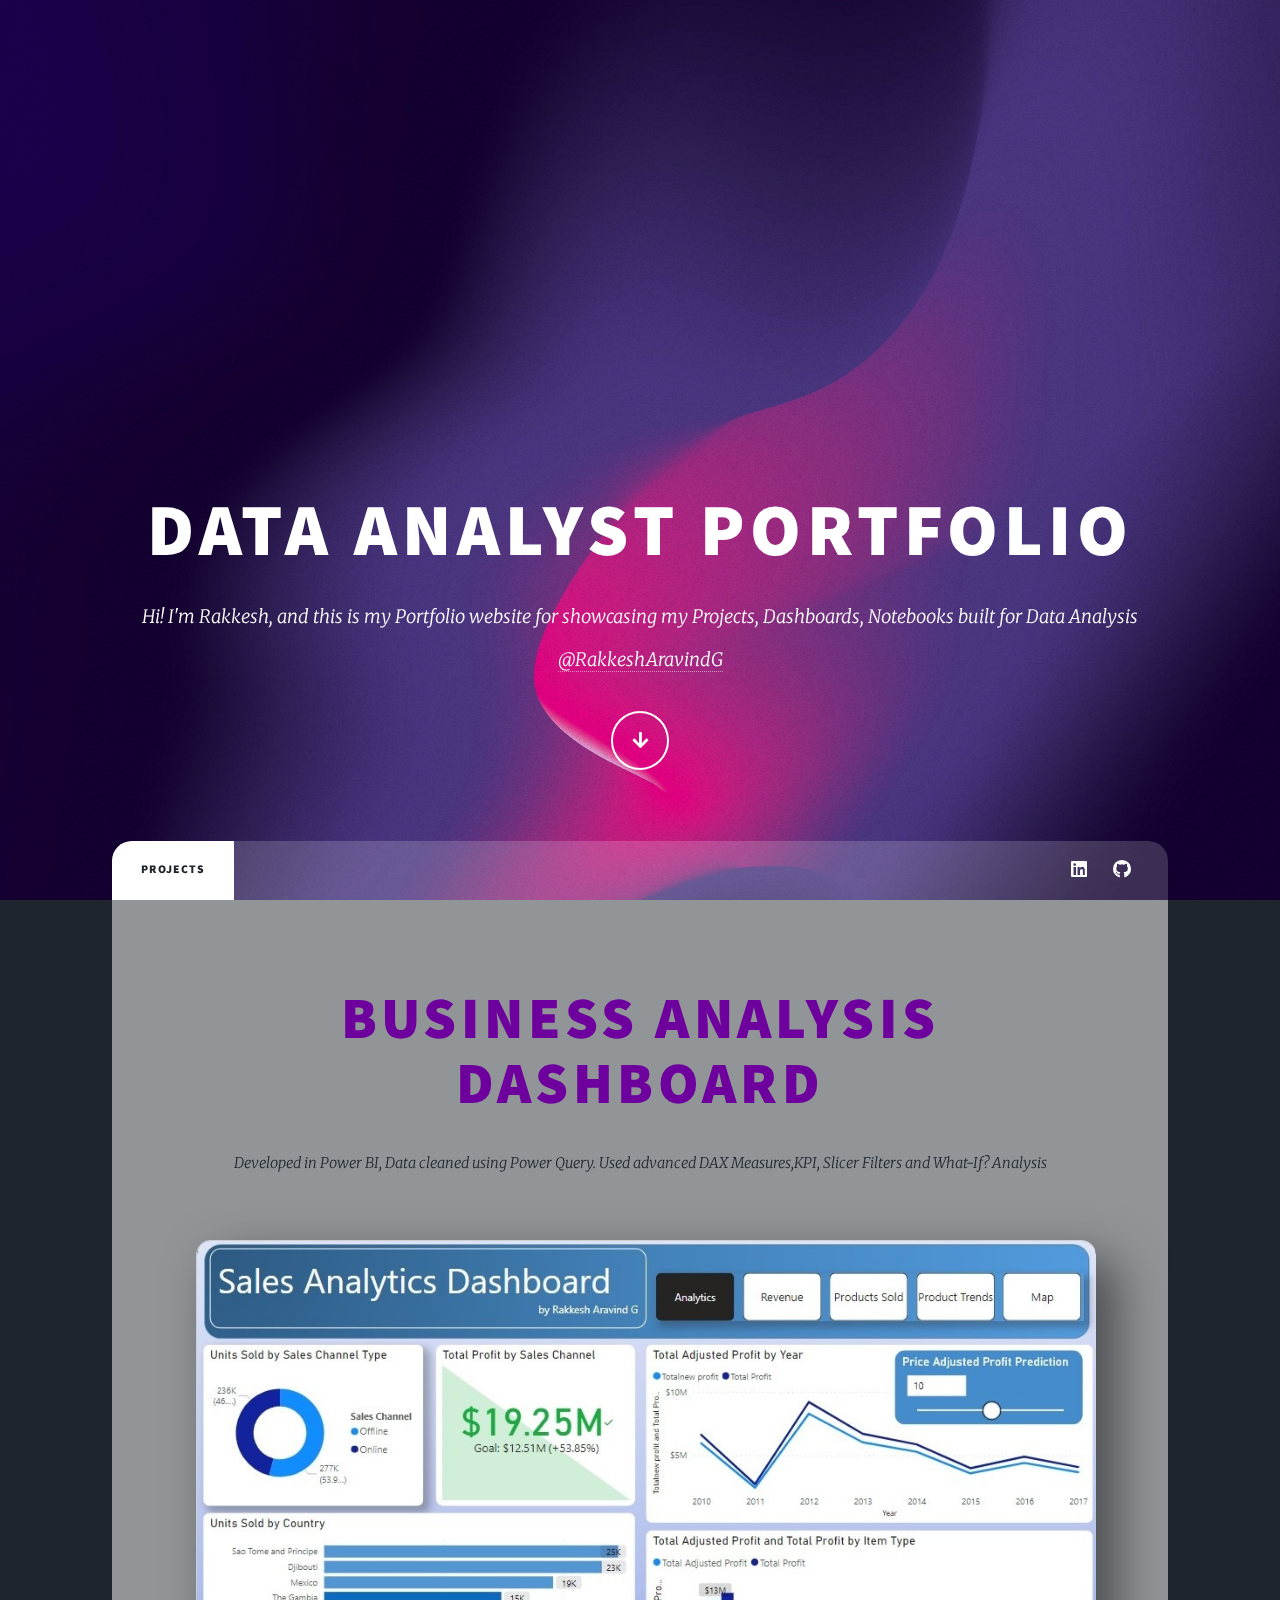
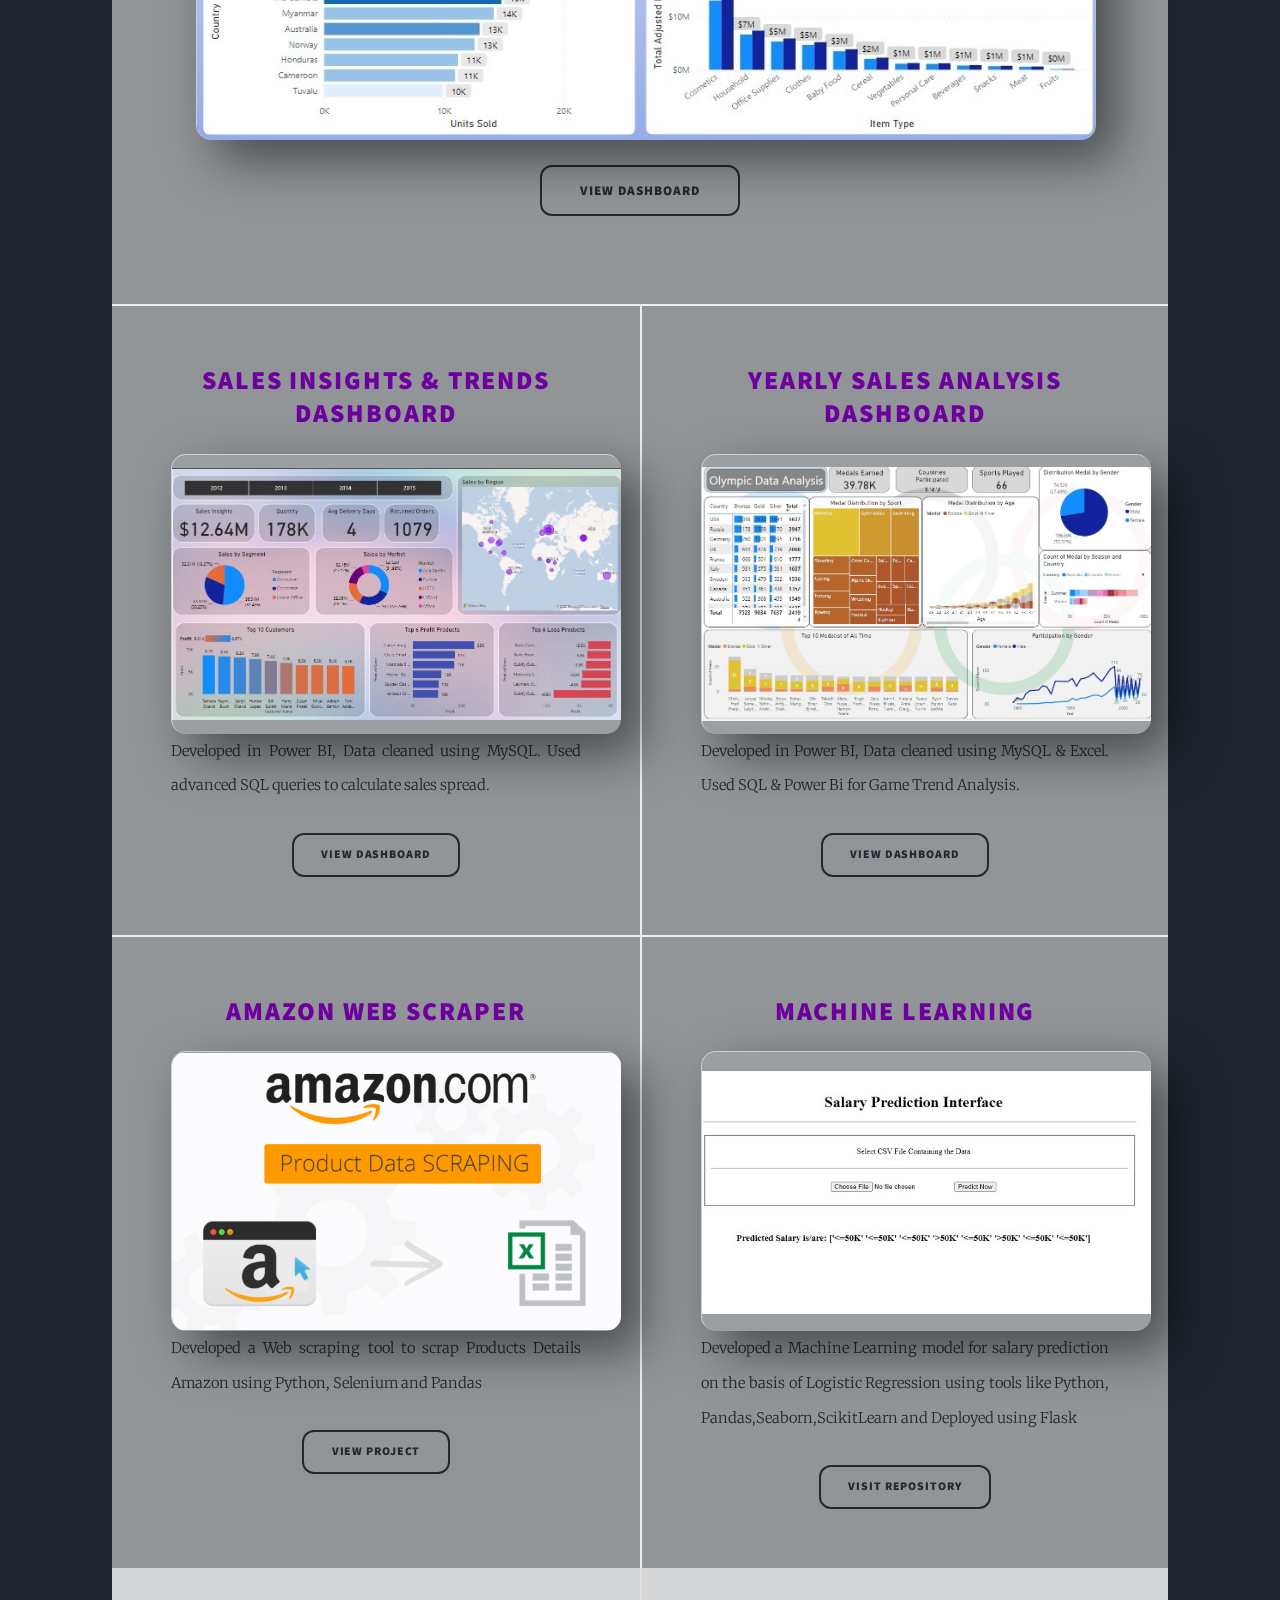
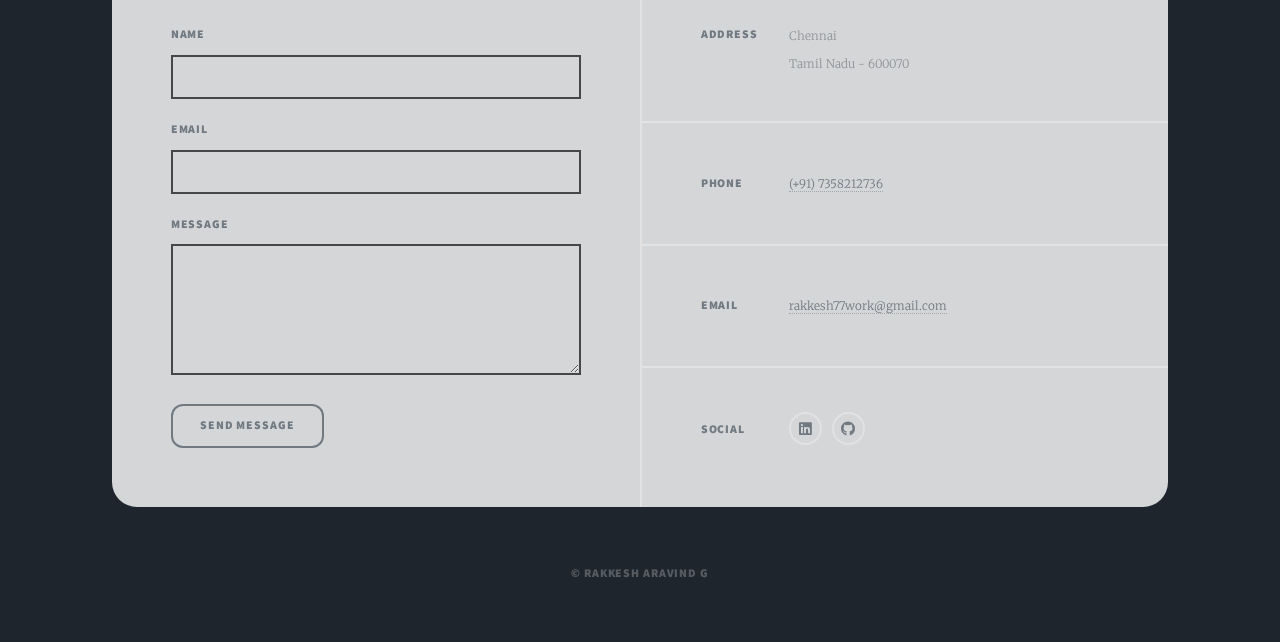
==== commit 82bee395: "Update index.html" ====
--- a/index.html
+++ b/index.html
@@ -61,7 +61,7 @@
 							<section class="posts">
 								<article>
 									<header>
-										<h2><a href="https://bit.ly/3v7XSd">Sales Insight Dashboard<br /></a></h2>
+										<h2><a href="https://bit.ly/3v7XSd">Sales Insights & Trends Dashboard<br /></a></h2>
 									</header>
 									<a href="#" class="image fit"><img src="images/pic02.jpg" alt="" /></a>
 									<p>Developed in Power BI, Data cleaned using MySQL. Used advanced SQL queries to calculate sales spread.</p>
@@ -71,7 +71,7 @@
 								</article>
 								<article>
 									<header>
-										<h2><a href="https://bit.ly/3j3kBT6">Olympic Data Analysis Dashboard<br /></a></h2>
+										<h2><a href="https://bit.ly/3j3kBT6">Yearly Sales Analysis Dashboard<br /></a></h2>
 									</header>
 									<a href="#" class="image fit"><img src="images/pic03.jpg" alt="" /></a>
 									<p>Developed in Power BI, Data cleaned using MySQL & Excel. Used SQL & Power Bi for Game Trend Analysis.</p>
@@ -168,4 +168,4 @@
 			<script src="assets/js/main.js"></script>
 
 	</body>
-</html>+</html>
--- a/assets/css/main.css
+++ b/assets/css/main.css
@@ -298,7 +298,7 @@
 
 		a:hover {
 			border-bottom-color: transparent;
-			color: #ab058a !important;
+			color: #e7ff13 !important;
 		}
 
 	strong, b {
@@ -2216,8 +2216,8 @@
 		input[type="button"]:hover,
 		button:hover,
 		.button:hover {
-			box-shadow: inset 0 0 0 2px #ab058a;
-			color: #ab058a !important;
+			box-shadow: inset 0 0 0 2px #b4ec0e;
+			color: #cdff17 !important;
 		}
 
 		input[type="submit"].primary,
@@ -2624,6 +2624,19 @@
 			margin: 2.5rem 0;
 			width: 100%;
 			border-radius:20px 20px 20px 20px;
+			width: 450px;
+			height: 280px;
+			margin: 0px;
+			box-shadow: 20px 20px 50px rgba(0, 0, 0, 0.5);
+			border-radius: 15px;
+			background: rgba(255, 255, 255, 0.1);
+			overflow: hidden;
+			display: flex;
+			justify-content: center;
+			align-items: center;
+			border-top: 1px solid rgba(255, 255, 255, 0.5);
+			border-left:1px solid rgba(255, 255, 255, 0.5);
+			backdrop-filter: blur(25px);
 		}
 
 			.image.fit:first-child {
@@ -2638,6 +2651,20 @@
 			display: block;
 			margin: 4rem 0;
 			width: 100%;
+			border-radius:20px 20px 20px 20px;
+			width: 900px;
+			height: 500px;
+			margin: 25px;
+			box-shadow: 20px 20px 50px rgba(0, 0, 0, 0.5);
+			border-radius: 15px;
+			background: rgba(255, 255, 255, 0.1);
+			overflow: hidden;
+			display: flex;
+			justify-content: center;
+			align-items: center;
+			border-top: 1px solid rgba(255, 255, 255, 0.5);
+			border-left:1px solid rgba(255, 255, 255, 0.5);
+			backdrop-filter: blur(25px)
 		}
 
 			.image.main:first-child {
@@ -4725,4 +4752,4 @@
 			visibility: visible;
 		}
 
-	}+	}
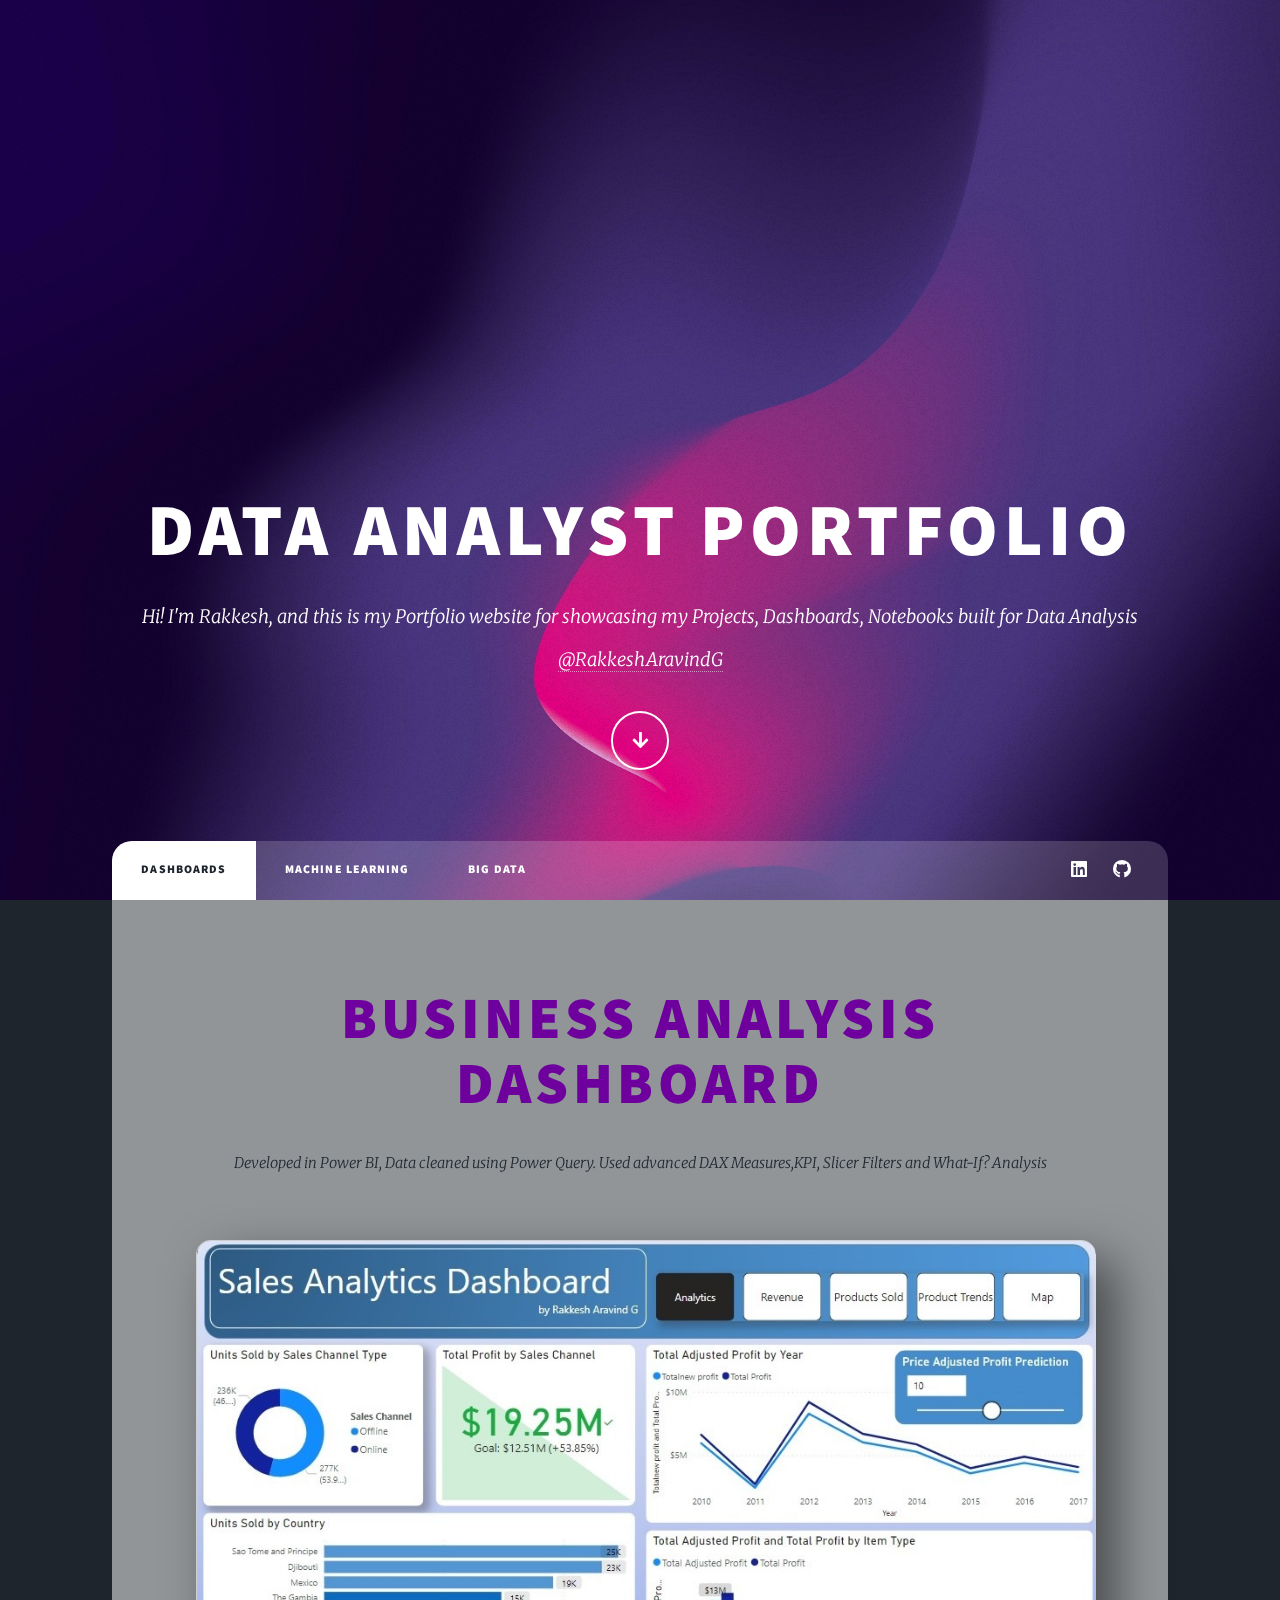
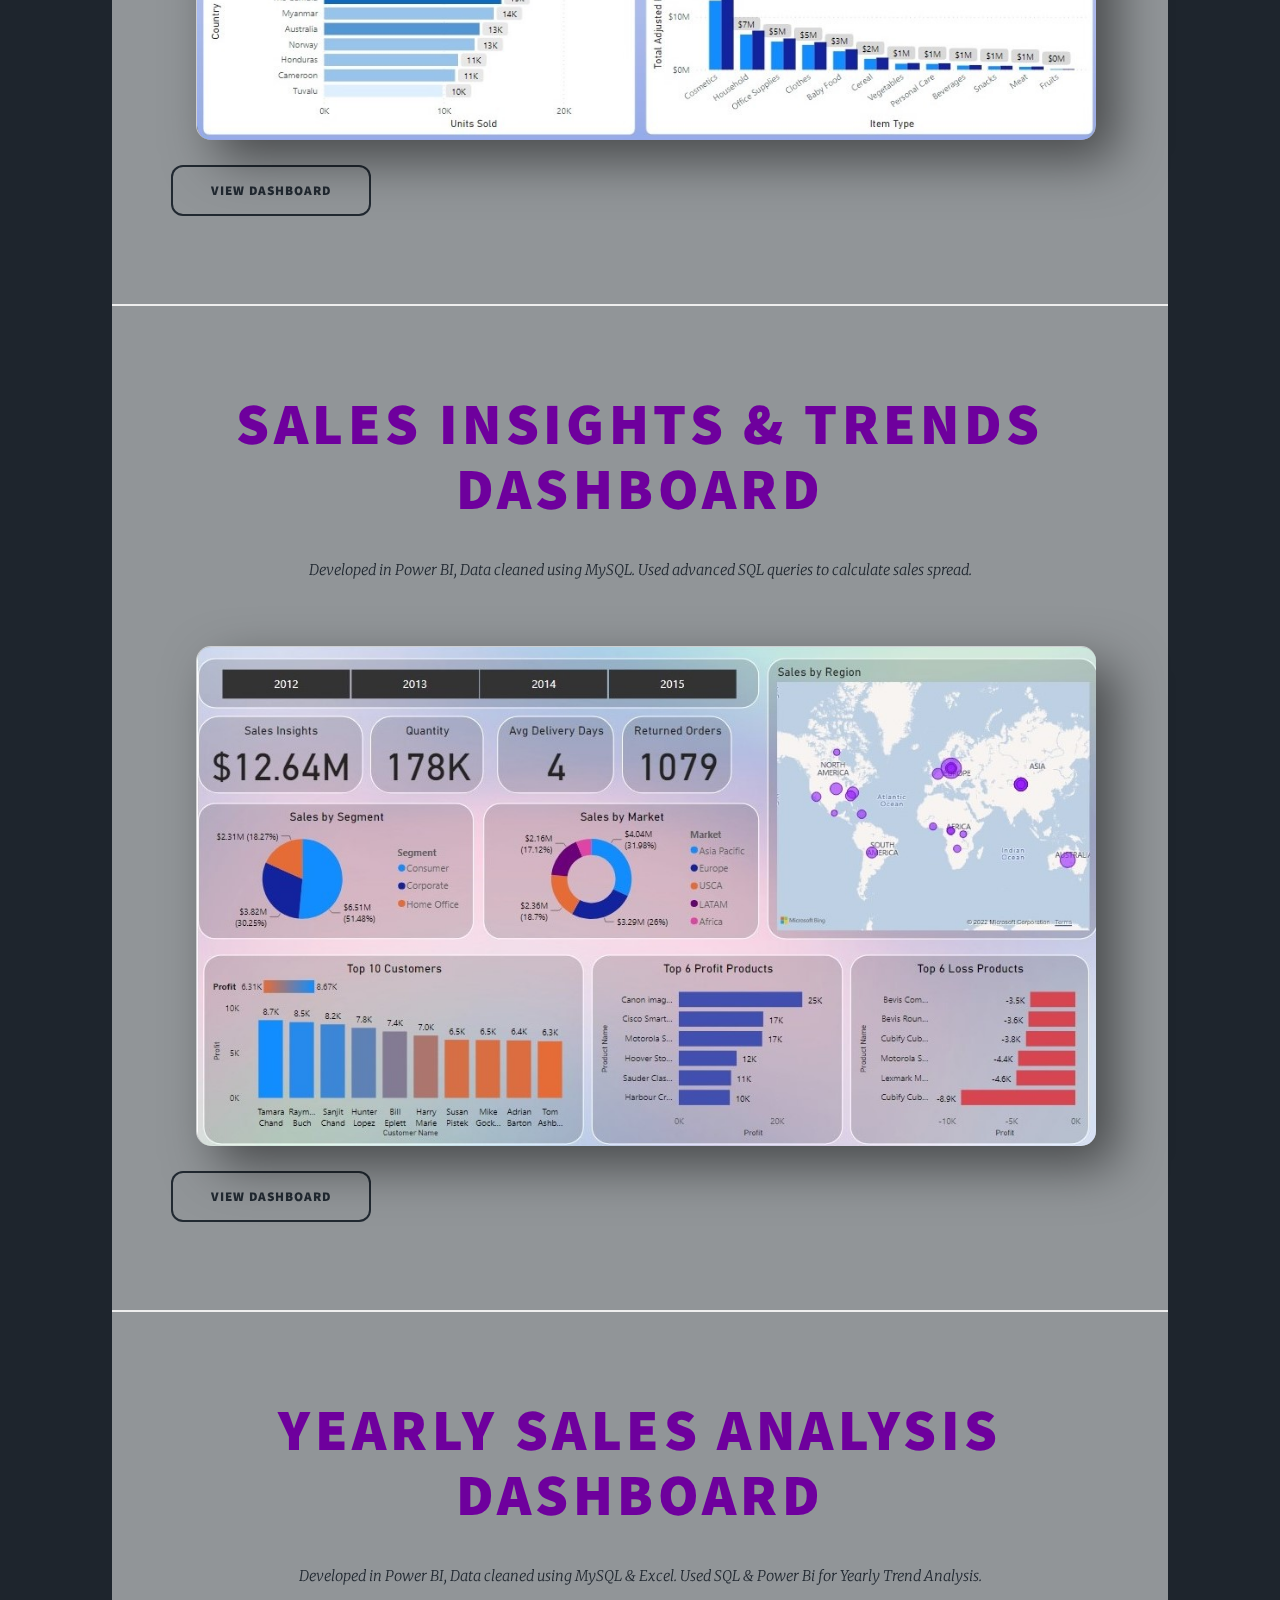
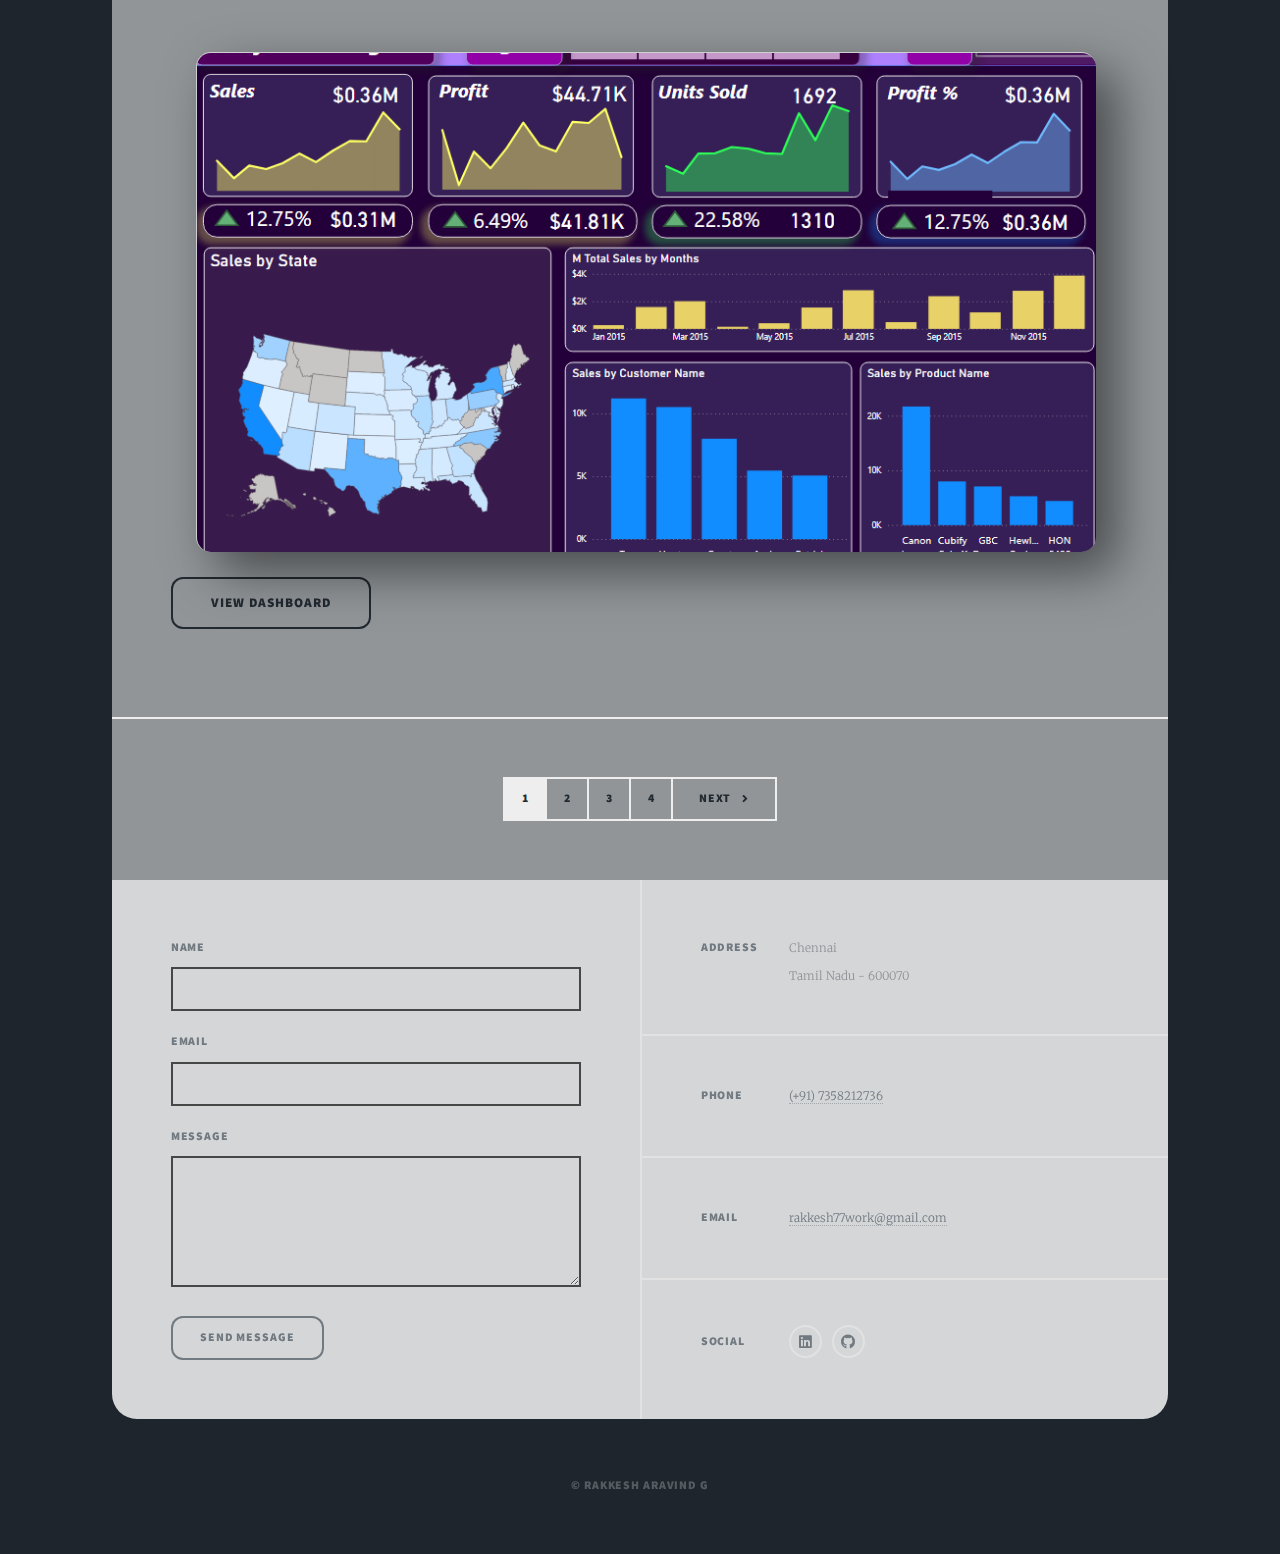
==== commit 93fe6c2b: "Update index.html" ====
--- a/index.html
+++ b/index.html
@@ -33,7 +33,9 @@
 				<!-- Nav -->
 					<nav id="nav">
 						<ul class="links">
-							<li class="active"><a href="index.html">Projects</a></li>
+							<li class="active"><a href="index.html">DashBoards</a></li>
+							<li><a href="generic.html">Machine Learning</a></li>
+							<li><a href="elements.html">Big Data</a></li>
 						</ul>
 						<ul class="icons">
 							<li><a href="https://www.linkedin.com/in/rakkesh-aravind-g-20b0551b1/" class="icon brands fa-linkedin"><span class="label">linkedin</span></a></li>
@@ -51,56 +53,49 @@
 									<p>Developed in Power BI, Data cleaned using Power Query.
 									Used advanced DAX Measures,KPI, Slicer Filters and What-If? Analysis</p>
 								</header>
-								<a href="#" class="image main"><img src="images/pic01.jpg" alt="" /></a>
-								<ul class="actions special">
+								<a href="https://bit.ly/3v7XSdZ" class="image main"><img src="images/pic01.jpg" alt="" /></a>
+								<ul class="actions special2">
 									<li><a href="https://bit.ly/3v7XSdZ" class="button large">View Dashboard</a></li>
 								</ul>
 							</article>
 
+						<!-- Featured Post -->
+						<article class="post featured">
+							<header class="major">
+								<h2><a href="https://bit.ly/377lNSF">Sales Insights & Trends Dashboard<br/></a></h2>
+								<p>Developed in Power BI, Data cleaned using MySQL. 
+									Used advanced SQL queries to calculate sales spread.</p>
+							</header>
+							<a href="https://bit.ly/377lNSF" class="image main"><img src="images/pic02.jpg" alt="" /></a>
+							<ul class="actions special2">
+								<li><a href="https://bit.ly/377lNSF" class="button large">View Dashboard</a></li>
+							</ul>
+						</article>
+
+						<!-- Featured Post -->
+						<article class="post featured">
+							<header class="major">
+								<h2><a href="https://bit.ly/3jYkxVh">Yearly Sales Analysis Dashboard<br/></a></h2>
+								<p>Developed in Power BI, Data cleaned using MySQL & Excel. Used SQL & Power Bi for Yearly Trend Analysis.</p>
+							</header>
+							<a href="https://bit.ly/3jYkxVh" class="image main"><img src="images/pic03.jpg" alt="" /></a>
+							<ul class="actions special2">
+								<li><a href="https://bit.ly/3jYkxVh" class="button large">View Dashboard</a></li>
+							</ul>
+						</article>
 						<!-- Posts -->
-							<section class="posts">
-								<article>
-									<header>
-										<h2><a href="https://bit.ly/3v7XSd">Sales Insights & Trends Dashboard<br /></a></h2>
-									</header>
-									<a href="#" class="image fit"><img src="images/pic02.jpg" alt="" /></a>
-									<p>Developed in Power BI, Data cleaned using MySQL. Used advanced SQL queries to calculate sales spread.</p>
-									<ul class="actions special">
-										<li><a href="https://bit.ly/3v7XSdZ" class="button">View Dashboard</a></li>
-									</ul>
-								</article>
-								<article>
-									<header>
-										<h2><a href="https://bit.ly/3j3kBT6">Yearly Sales Analysis Dashboard<br /></a></h2>
-									</header>
-									<a href="#" class="image fit"><img src="images/pic03.jpg" alt="" /></a>
-									<p>Developed in Power BI, Data cleaned using MySQL & Excel. Used SQL & Power Bi for Game Trend Analysis.</p>
-									<ul class="actions special">
-										<li><a href="https://bit.ly/3j3kBT6" class="button">View Dashboard</a></li>
-									</ul>
-								</article>
-								<article>
-									<header>
-										<h2><a href="https://github.com/rawkeyJ/Advanced-Amazon-Web-Scraper">Amazon Web Scraper<br /></a></h2>
-									</header>
-									<a href="#" class="image fit"><img src="images/pic04.jpg" alt="" /></a>
-									<p>Developed a Web scraping tool to scrap Products Details Amazon using Python, Selenium and Pandas </p>
-									<ul class="actions special">
-										<li><a href="https://github.com/rawkeyJ/Advanced-Amazon-Web-Scraper" class="button">View Project</a></li>
-									</ul>
-								</article>
-								<article>
-									<header>
-										<h2><a href="https://github.com/rawkeyJ/Salary-PredictionML">Machine Learning <br /></a></h2>
-									</header>
-									<a href="#" class="image fit"><img src="images/pic05.jpg" alt="" /></a>
-									<p>Developed a Machine Learning model for salary prediction on the basis of 
-										Logistic Regression using tools like Python, Pandas,Seaborn,ScikitLearn and Deployed using Flask</p>
-									<ul class="actions special">
-										<li><a href="https://github.com/rawkeyJ/Salary-PredictionML" class="button">Visit Repository</a></li>
-									</ul>
-								</article>
 							</section>
+							<!-- Footer -->
+							<footer>
+								<div class="pagination">
+									<!--<a href="#" class="previous">Prev</a>-->
+									<a href="index.html" class="page active">1</a>
+									<a href="index2.html" class="page">2</a>
+									<a href="#" class="page">3</a>
+									<a href="#" class="page">4</a>
+									<a href="index2.html" class="next">Next</a>
+								</div>
+							</footer>
 
 					</div>
 
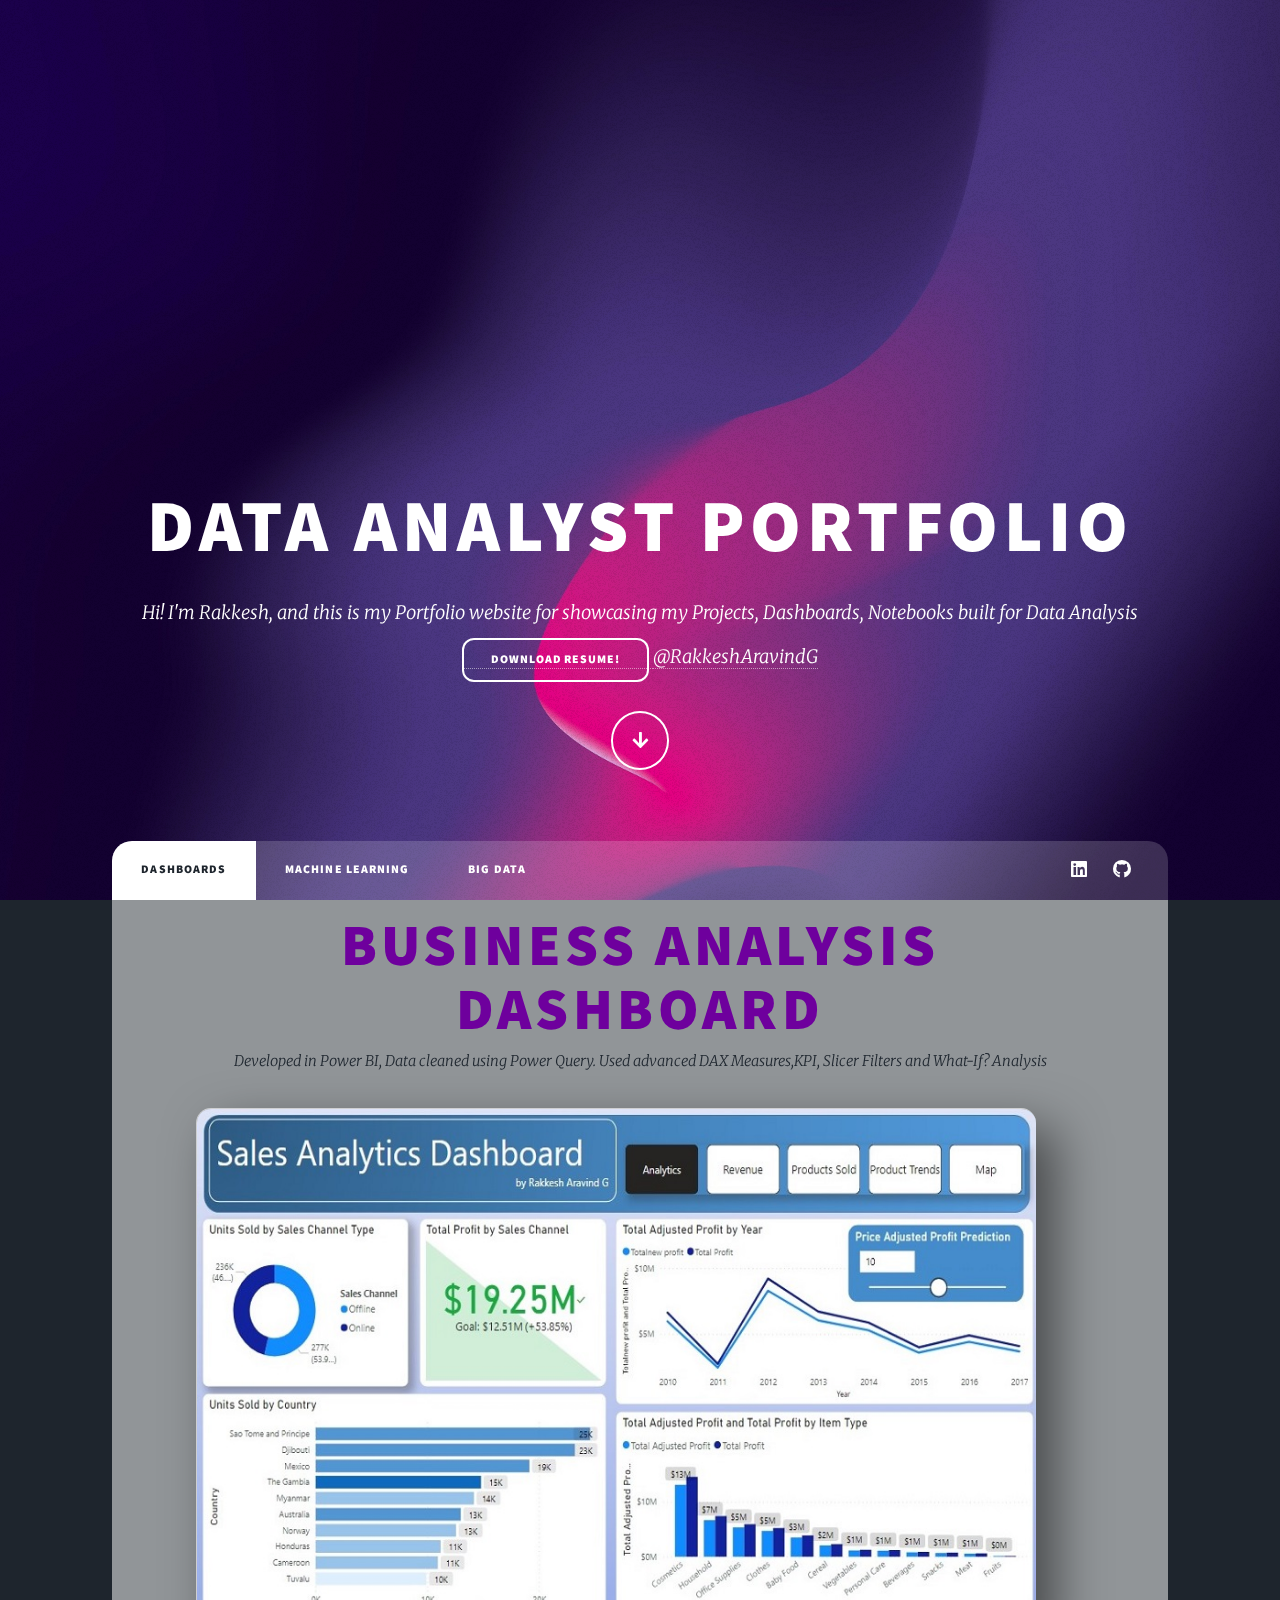
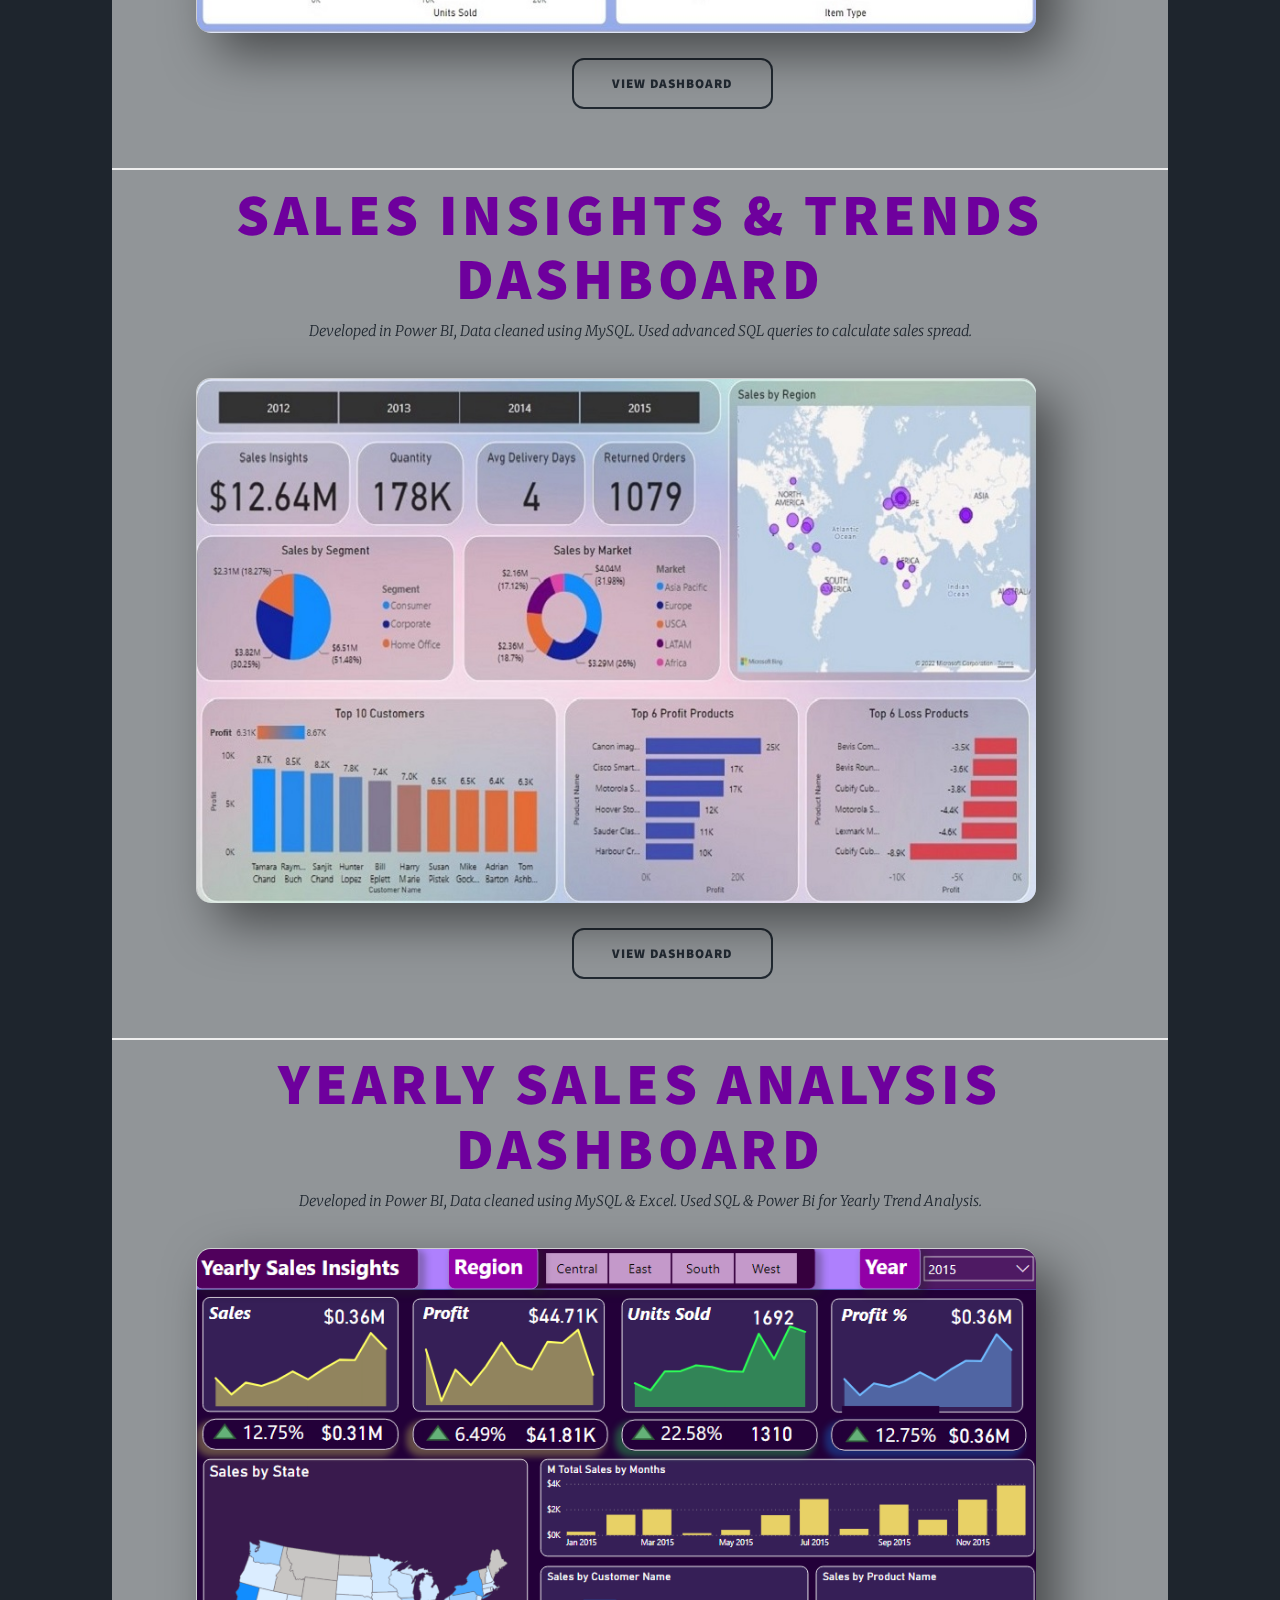
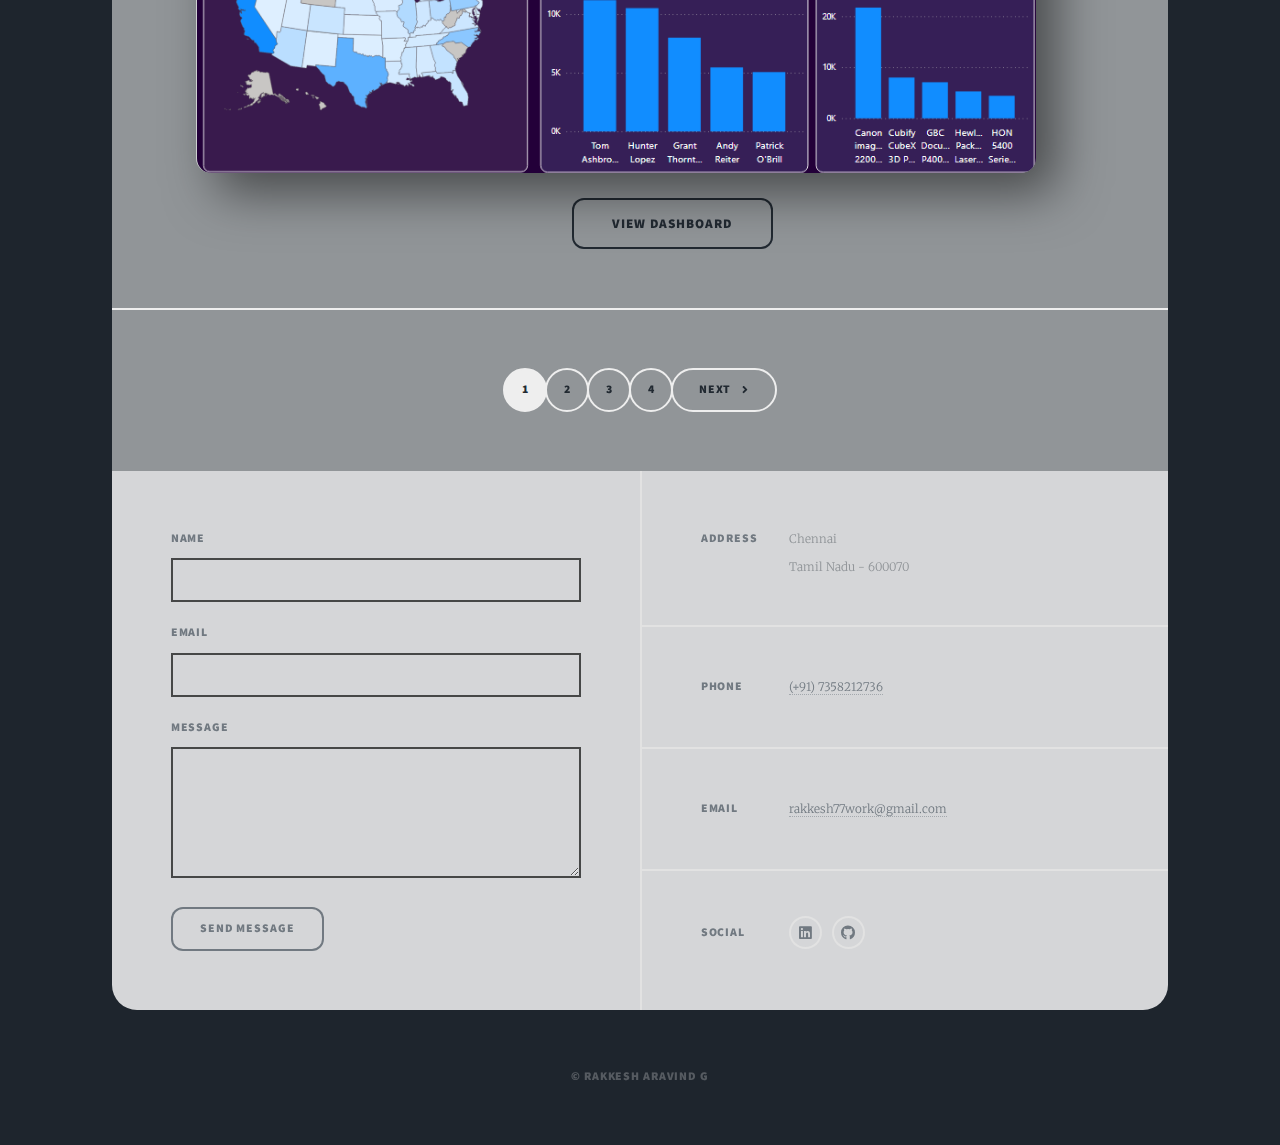
==== commit 9105f1fb: "Update index.html" ====
--- a/index.html
+++ b/index.html
@@ -19,7 +19,10 @@
 					<div id="intro">
 						<h1><br />Data Analyst Portfolio</h1>
 						<p>Hi! I'm Rakkesh, and this is my Portfolio website for showcasing my Projects, Dashboards, Notebooks built for Data Analysis
-							<a href="https://www.linkedin.com/in/rakkesh-aravind-g-20b0551b1/">@RakkeshAravindG</a> 
+							<a href="https://github.com/rawkeyJ/rakkeshDSprofile/raw/main/Rakkesh%20Aravind%20G%20DS1Resume.pdf">
+								<button class="button-9" role="button">Download Resume!</button>
+							</a>
+							<a href="https://www.linkedin.com/in/rakkesh-aravind-g/">@RakkeshAravindG</a> 
 						<ul class="actions">
 							<li><a href="#header" class="button icon solid solo fa-arrow-down scrolly">Continue</a></li>
 						</ul>
--- a/assets/css/main.css
+++ b/assets/css/main.css
@@ -178,7 +178,15 @@
 	p {
 		text-align: justify;
 		margin: 0 0 2rem 0;
-	}
+		
+	}
+	#coda{
+		text-align: center;
+		margin-top: -5cm;
+		margin-left: 14cm;
+		margin-bottom: 2cm;
+	}
+
 
 	h1, h2, h3, h4, h5, h6 {
 		font-family: "Source Sans Pro", Helvetica, sans-serif;
@@ -284,7 +292,7 @@
 	}
 
 	.align-right {
-		text-align: right;
+		text-align: center;
 	}
 
 	input, select, textarea {
@@ -2075,7 +2083,6 @@
 		-ms-transition: background-color 0.2s ease-in-out, box-shadow 0.2s ease-in-out, color 0.2s ease-in-out;
 		transition: background-color 0.2s ease-in-out, box-shadow 0.2s ease-in-out, color 0.2s ease-in-out;
 		border: 0;
-		border-radius: 0;
 		cursor: pointer;
 		display: inline-block;
 		font-family: "Source Sans Pro", Helvetica, sans-serif;
@@ -2085,7 +2092,7 @@
 		height: 3rem;
 		line-height: 3rem;
 		padding: 0 2rem;
-		text-align: center;
+		text-align: right;
 		text-decoration: none;
 		text-transform: uppercase;
 		white-space: nowrap;
@@ -2151,6 +2158,7 @@
 			height: 2.5rem;
 			line-height: 2.5rem;
 			padding: 0 1.5rem;
+			
 		}
 
 		input[type="submit"].large,
@@ -2620,7 +2628,7 @@
 		}
 
 		.image.fit {
-			display: block;
+			display: flex;
 			margin: 2.5rem 0;
 			width: 100%;
 			border-radius:20px 20px 20px 20px;
@@ -2632,8 +2640,8 @@
 			background: rgba(255, 255, 255, 0.1);
 			overflow: hidden;
 			display: flex;
-			justify-content: center;
-			align-items: center;
+			justify-content: left;
+			align-items: left;
 			border-top: 1px solid rgba(255, 255, 255, 0.5);
 			border-left:1px solid rgba(255, 255, 255, 0.5);
 			backdrop-filter: blur(25px);
@@ -2652,8 +2660,8 @@
 			margin: 4rem 0;
 			width: 100%;
 			border-radius:20px 20px 20px 20px;
-			width: 900px;
-			height: 500px;
+			width: 840px;
+			height: 525px;
 			margin: 25px;
 			box-shadow: 20px 20px 50px rgba(0, 0, 0, 0.5);
 			border-radius: 15px;
@@ -2664,7 +2672,8 @@
 			align-items: center;
 			border-top: 1px solid rgba(255, 255, 255, 0.5);
 			border-left:1px solid rgba(255, 255, 255, 0.5);
-			backdrop-filter: blur(25px)
+			backdrop-filter: blur(25px);
+			margin-top: -2rem;
 		}
 
 			.image.main:first-child {
@@ -2763,7 +2772,17 @@
 			-ms-justify-content: center;
 			justify-content: center;
 			width: 100%;
-			margin-left: 0;
+			margin-left: 260px;
+			margin-bottom: 0cm;
+		}
+		ul.actions.special2 {
+			-moz-justify-content: center;
+			-webkit-justify-content: center;
+			-ms-justify-content: center;
+			justify-content: center;
+			width: 100%;
+			margin-left: 25px;
+			margin-bottom: 0cm;
 		}
 
 			ul.actions.special li:first-child {
@@ -2984,6 +3003,7 @@
 
 		header > p {
 			font-style: italic;
+
 		}
 
 		header > h1 + p {
@@ -3005,10 +3025,11 @@
 		header > h4 + p {
 			font-size: 0.8rem;
 			margin-top: -0.75rem;
+			text-align: right;
 		}
 
 		header.major {
-			margin: 0 0 4rem 0;
+			margin: -5rem 0 4rem 0;
 			text-align: center;
 		}
 
@@ -3177,6 +3198,7 @@
 		list-style: none;
 		margin: 0 0 2rem 2px;
 		padding: 0;
+		border-radius: 15px;
 	}
 
 		.pagination a, .pagination span {
@@ -3198,6 +3220,7 @@
 			text-align: center;
 			text-decoration: none;
 			text-transform: uppercase;
+			border-radius: 25px;
 		}
 
 		.pagination .next, .pagination .previous {
@@ -3260,14 +3283,14 @@
 	}
 
 		.pagination a:hover {
-			color: #18bfef !important;
-			border-color: #18bfef;
+			color: #050006 !important;
+			border-color: #e70cef;
 			z-index: 1;
 		}
 
-			.pagination a:hover + a,
+			.pagination a:hover ,
 			.pagination a:hover + span {
-				border-left-color: #18bfef;
+				border-left-color: #e70cef;
 			}
 
 		.pagination a.active {
@@ -3823,7 +3846,7 @@
 		background-color: rgba(255, 255, 255, 0.514);
 		position: relative;
 		margin: 0 auto;
-		width: calc(100% - 4rem);
+		width: calc(100% -4rem);
 		max-width: 72rem;
 		z-index: 2;
 		border-radius: 0px 0px 0px 0px;
@@ -3844,7 +3867,7 @@
 		}
 
 		#main > .post {
-			padding: 8rem 8rem 6rem 8rem ;
+			padding: 8rem 8rem 2rem 6rem ;  
 		}
 
 			#main > .post header.major > .date {
@@ -3856,6 +3879,7 @@
 				line-height: 1.1;
 				margin: 0 0 2rem 0;
 				color: #6e009d ;
+				margin-bottom: 0rem;
 			}
 
 			#main > .post.featured {
@@ -3985,12 +4009,14 @@
 
 				#main > .posts > article:nth-child(-n + 1) {
 					border-top-width: 0;
+					text-align: right;
+
 				}
 
 				#main > .posts > article .image {
 					max-width: 25rem;
-					margin-left: auto;
-					margin-right: auto;
+					margin-left: 10;
+					margin-right: 10;
 				}
 
 			}
